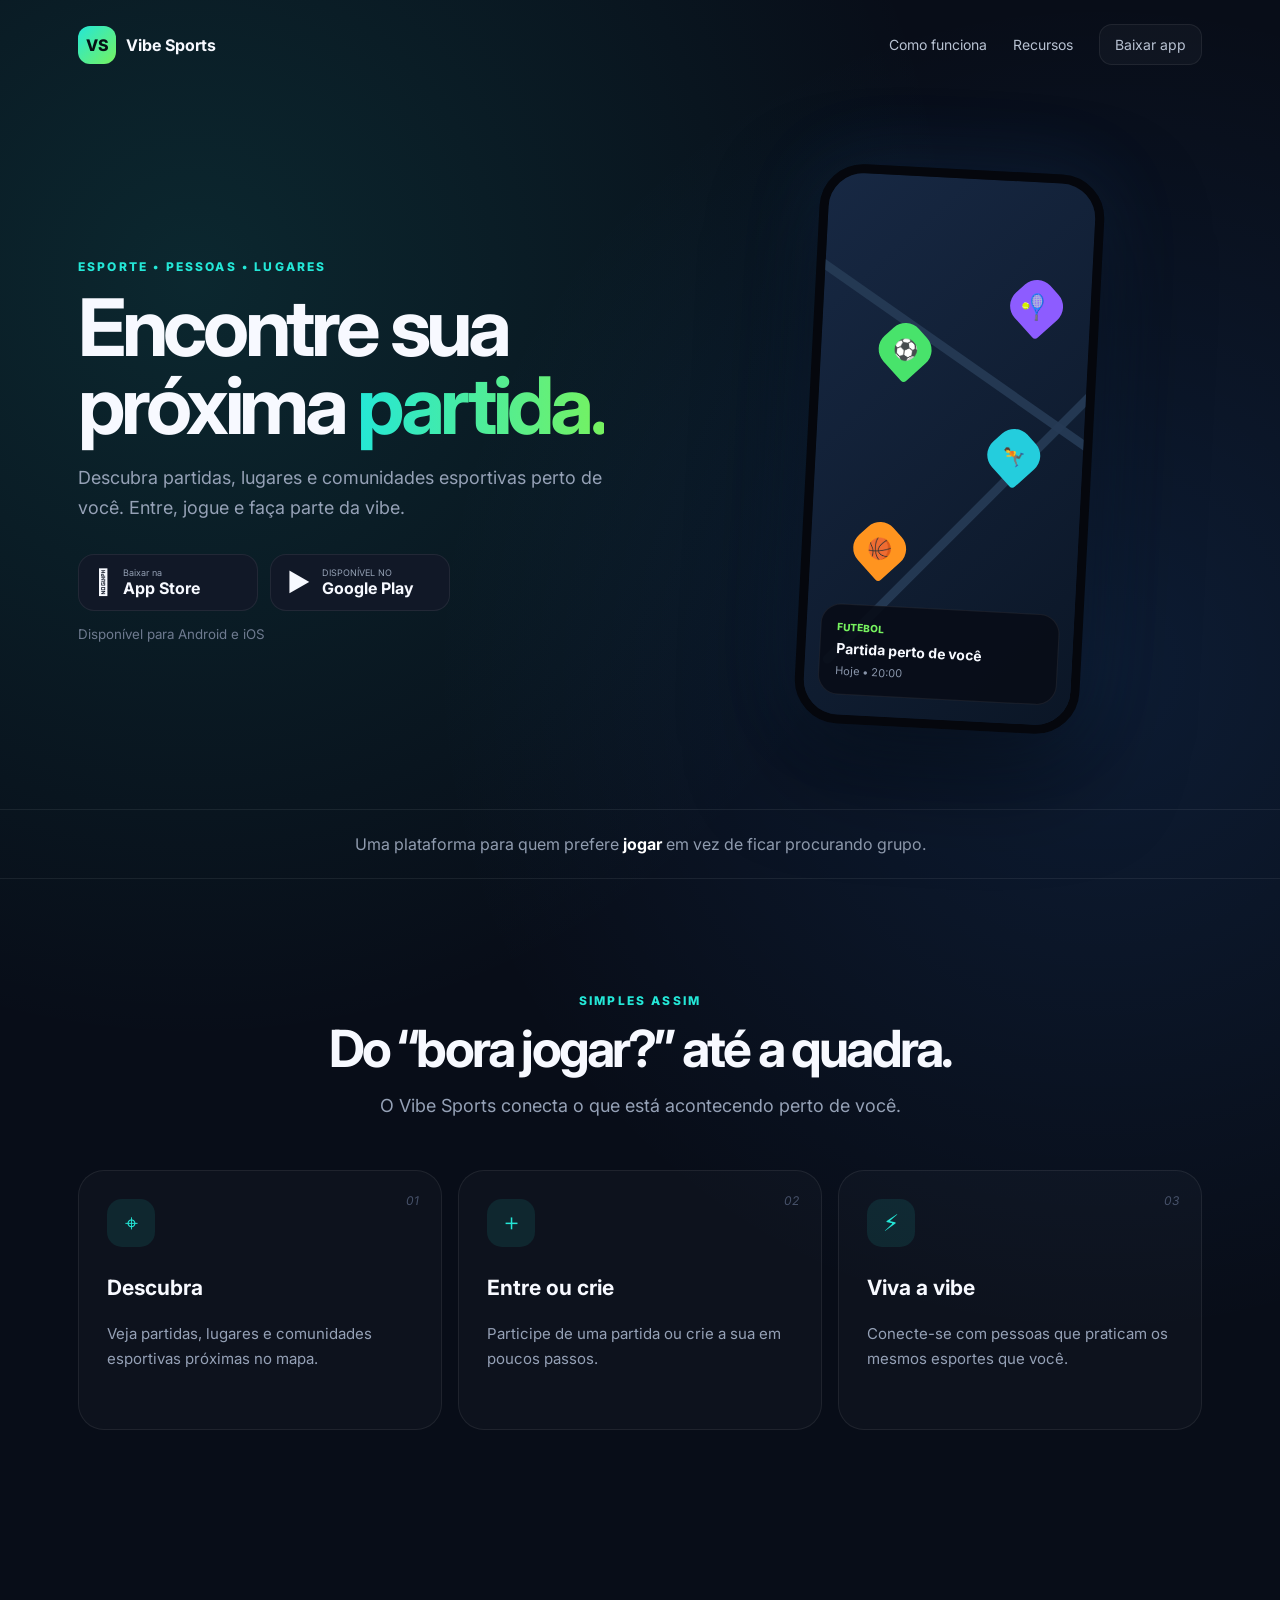
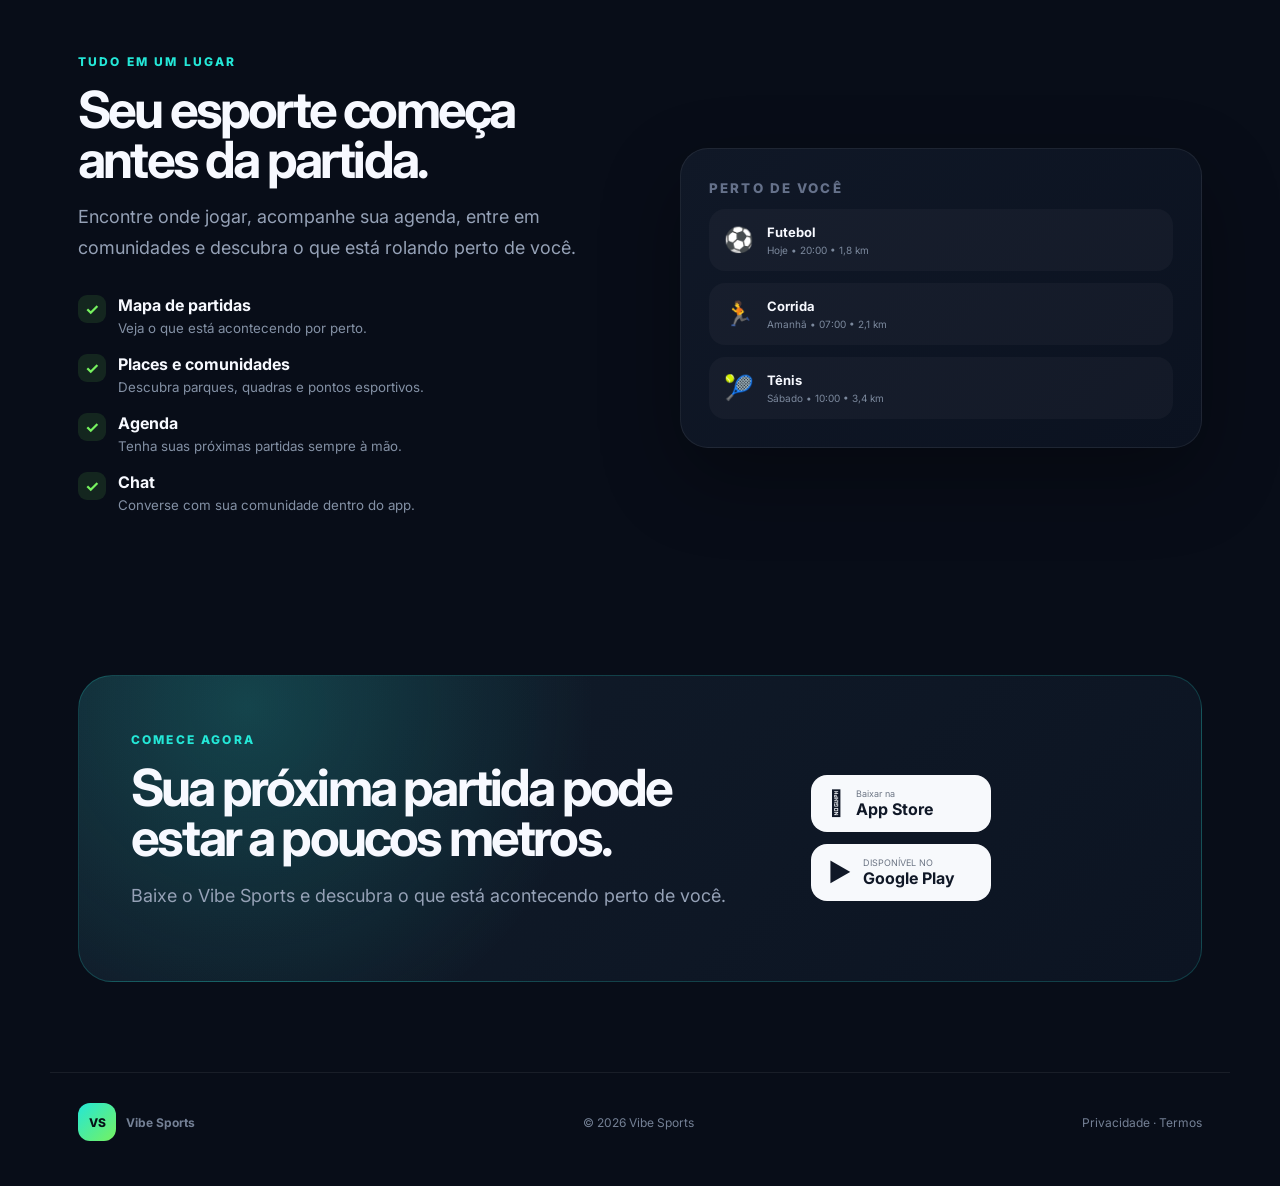
==== index.html @ 2dd4d0f4 "commit initial" ====
<!doctype html>
<html lang="pt-BR">
<head>
  <meta charset="utf-8">
  <meta name="viewport" content="width=device-width, initial-scale=1">
  <meta name="theme-color" content="#0B1020">
  <meta name="description" content="Vibe Sports — encontre pessoas, partidas e lugares para praticar esportes perto de você.">
  <title>Vibe Sports — Encontre sua próxima partida</title>
  <link rel="preconnect" href="https://fonts.googleapis.com">
  <link rel="preconnect" href="https://fonts.gstatic.com" crossorigin>
  <link href="https://fonts.googleapis.com/css2?family=Inter:wght@400;500;600;700;800&display=swap" rel="stylesheet">
  <link rel="stylesheet" href="/styles.css">
</head>
<body>
<header class="header">
  <a class="brand" href="/"><span class="mark">VS</span><strong>Vibe Sports</strong></a>
  <nav><a href="#como">Como funciona</a><a href="#recursos">Recursos</a><a class="cta-sm" href="#download">Baixar app</a></nav>
</header>

<main>
<section class="hero">
  <div>
    <span class="eyebrow">ESPORTE • PESSOAS • LUGARES</span>
    <h1>Encontre sua próxima <span>partida.</span></h1>
    <p>Descubra partidas, lugares e comunidades esportivas perto de você. Entre, jogue e faça parte da vibe.</p>
    <div class="stores" id="download">
      <a class="store" data-store="ios" href="#"><b></b><span><small>Baixar na</small><strong>App Store</strong></span></a>
      <a class="store" data-store="android" href="#"><b>▶</b><span><small>DISPONÍVEL NO</small><strong>Google Play</strong></span></a>
    </div>
    <small class="muted">Disponível para Android e iOS</small>
  </div>

  <div class="visual">
    <div class="phone">
      <div class="screen">
        <span class="pin p1">⚽</span>
        <span class="pin p2">🏃</span>
        <span class="pin p3">🏀</span>
        <span class="pin p4">🎾</span>
        <div class="match-card"><small>FUTEBOL</small><strong>Partida perto de você</strong><span>Hoje • 20:00</span></div>
      </div>
    </div>
  </div>
</section>

<section class="band">Uma plataforma para quem prefere <strong>jogar</strong> em vez de ficar procurando grupo.</section>

<section class="section" id="como">
  <div class="head"><span class="eyebrow">SIMPLES ASSIM</span><h2>Do “bora jogar?” até a quadra.</h2><p>O Vibe Sports conecta o que está acontecendo perto de você.</p></div>
  <div class="grid3">
    <article><i>01</i><div class="icon">⌖</div><h3>Descubra</h3><p>Veja partidas, lugares e comunidades esportivas próximas no mapa.</p></article>
    <article><i>02</i><div class="icon">＋</div><h3>Entre ou crie</h3><p>Participe de uma partida ou crie a sua em poucos passos.</p></article>
    <article><i>03</i><div class="icon">⚡</div><h3>Viva a vibe</h3><p>Conecte-se com pessoas que praticam os mesmos esportes que você.</p></article>
  </div>
</section>

<section class="section two" id="recursos">
  <div>
    <span class="eyebrow">TUDO EM UM LUGAR</span>
    <h2>Seu esporte começa antes da partida.</h2>
    <p>Encontre onde jogar, acompanhe sua agenda, entre em comunidades e descubra o que está rolando perto de você.</p>
    <ul>
      <li><b>✓</b><span><strong>Mapa de partidas</strong><small>Veja o que está acontecendo por perto.</small></span></li>
      <li><b>✓</b><span><strong>Places e comunidades</strong><small>Descubra parques, quadras e pontos esportivos.</small></span></li>
      <li><b>✓</b><span><strong>Agenda</strong><small>Tenha suas próximas partidas sempre à mão.</small></span></li>
      <li><b>✓</b><span><strong>Chat</strong><small>Converse com sua comunidade dentro do app.</small></span></li>
    </ul>
  </div>
  <div class="panel">
    <small>PERTO DE VOCÊ</small>
    <div class="activity">⚽ <span><strong>Futebol</strong><small>Hoje • 20:00 • 1,8 km</small></span></div>
    <div class="activity">🏃 <span><strong>Corrida</strong><small>Amanhã • 07:00 • 2,1 km</small></span></div>
    <div class="activity">🎾 <span><strong>Tênis</strong><small>Sábado • 10:00 • 3,4 km</small></span></div>
  </div>
</section>

<section class="download">
  <div><span class="eyebrow">COMECE AGORA</span><h2>Sua próxima partida pode estar a poucos metros.</h2><p>Baixe o Vibe Sports e descubra o que está acontecendo perto de você.</p></div>
  <div class="stores">
    <a class="store light" data-store="ios" href="#"><b></b><span><small>Baixar na</small><strong>App Store</strong></span></a>
    <a class="store light" data-store="android" href="#"><b>▶</b><span><small>DISPONÍVEL NO</small><strong>Google Play</strong></span></a>
  </div>
</section>
</main>

<footer>
  <a class="brand" href="/"><span class="mark">VS</span><strong>Vibe Sports</strong></a>
  <span>© <span id="year"></span> Vibe Sports</span>
  <div><a href="/privacy/">Privacidade</a> · <a href="/terms/">Termos</a></div>
</footer>

<script src="/app.js"></script>
</body>
</html>
---- styles.css ----
:root{--bg:#080d18;--card:#111827;--text:#f7f9ff;--muted:#95a1b6;--line:#ffffff12;--cyan:#24e7d7;--green:#76f25f}
*{box-sizing:border-box}html{scroll-behavior:smooth}body{margin:0;font-family:Inter,system-ui,sans-serif;color:var(--text);background:radial-gradient(circle at 15% 10%,#24e7d71f,transparent 28%),radial-gradient(circle at 86% 24%,#348dff1f,transparent 28%),var(--bg)}a{text-decoration:none;color:inherit}
.header,.hero,.section,footer{max-width:1180px;margin:auto}.header{display:flex;justify-content:space-between;align-items:center;padding:24px 28px}.brand{display:flex;align-items:center;gap:10px}.mark{width:38px;height:38px;border-radius:12px;display:grid;place-items:center;background:linear-gradient(135deg,var(--cyan),var(--green));color:#061115;font-weight:800}.header nav{display:flex;gap:26px;align-items:center;color:#b8c2d2;font-size:14px}.cta-sm{padding:11px 15px;border:1px solid var(--line);border-radius:13px;background:#ffffff08}
.hero{min-height:690px;padding:80px 28px;display:grid;grid-template-columns:1.05fr .95fr;gap:60px;align-items:center}.eyebrow{font-size:12px;letter-spacing:.18em;color:var(--cyan);font-weight:800}.hero h1,.section h2,.download h2{letter-spacing:-.055em;line-height:.98}.hero h1{font-size:clamp(52px,6.2vw,86px);margin:14px 0 18px}.hero h1 span{background:linear-gradient(90deg,var(--cyan),var(--green));-webkit-background-clip:text;color:transparent}.hero p,.section p,.download p{color:var(--muted);line-height:1.7;font-size:18px}.stores{display:flex;gap:12px;flex-wrap:wrap;margin:30px 0 12px}.store{display:flex;gap:12px;align-items:center;min-width:180px;padding:12px 16px;background:#111827;border:1px solid var(--line);border-radius:16px}.store b{font-size:25px}.store small,.store strong{display:block}.store small{font-size:9px;color:#94a0b4}.store strong{font-size:16px}.muted{color:#6f7b90}
.visual{display:grid;place-items:center}.phone{width:285px;height:560px;border:9px solid #05070d;border-radius:44px;overflow:hidden;box-shadow:0 40px 100px #0008,0 0 80px #348dff22;transform:rotate(3deg)}.screen{height:100%;position:relative;background:linear-gradient(135deg,#172843,#0b1626)}.screen:before,.screen:after{content:"";position:absolute;height:9px;width:420px;background:#263b56;border-radius:30px;opacity:.9}.screen:before{transform:rotate(32deg);top:170px;left:-80px}.screen:after{transform:rotate(-48deg);top:330px;left:-50px}.pin{position:absolute;width:48px;height:48px;display:grid;place-items:center;border-radius:18px 18px 18px 4px;transform:rotate(-45deg);font-size:20px;z-index:2}.p1{top:150px;left:60px;background:#48e36b}.p2{top:250px;right:45px;background:#24cddd}.p3{top:350px;left:45px;background:#ff941f}.p4{top:100px;right:30px;background:#8d5cff}.match-card{position:absolute;bottom:20px;left:14px;right:14px;background:#080d18e8;border:1px solid var(--line);border-radius:20px;padding:16px;z-index:3}.match-card *{display:block}.match-card small{color:var(--green);font-weight:800;font-size:10px}.match-card strong{margin:7px 0;font-size:14px}.match-card span{color:#8995aa;font-size:11px}
.band{text-align:center;padding:24px;border-block:1px solid var(--line);color:#909caf}.band strong{color:#fff}.section{padding:110px 28px}.head{text-align:center;max-width:760px;margin:0 auto 48px}.section h2,.download h2{font-size:clamp(38px,4vw,58px);margin:14px 0 18px}.grid3{display:grid;grid-template-columns:repeat(3,1fr);gap:16px}.grid3 article{position:relative;padding:28px;border:1px solid var(--line);border-radius:26px;background:#ffffff06;min-height:260px}.grid3 i{position:absolute;right:22px;top:22px;color:#465169;font-size:12px}.icon{width:48px;height:48px;border-radius:15px;display:grid;place-items:center;background:#24e7d719;color:var(--cyan);font-size:23px}.grid3 h3{font-size:21px;margin-top:28px}.grid3 p{font-size:15px}
.two{display:grid;grid-template-columns:1fr 1fr;gap:80px;align-items:center}.two ul{list-style:none;padding:0;margin:32px 0;display:grid;gap:18px}.two li{display:flex;gap:12px}.two li>b{width:28px;height:28px;border-radius:9px;display:grid;place-items:center;background:#76f25f1c;color:var(--green)}.two li span strong,.two li span small{display:block}.two li span small{color:#8390a4;margin-top:5px}.panel{border:1px solid var(--line);border-radius:28px;padding:28px;background:linear-gradient(135deg,#101827,#0b1220);box-shadow:0 30px 80px #0005}.panel>small{color:#65718a;letter-spacing:.16em;font-weight:800}.activity{display:flex;gap:13px;align-items:center;padding:15px;border-radius:16px;background:#ffffff08;margin-top:12px;font-size:24px}.activity span strong,.activity span small{display:block}.activity span strong{font-size:13px}.activity span small{font-size:10px;color:#7c899d;margin-top:4px}
.download{max-width:1124px;margin:20px auto 90px;padding:52px;border:1px solid #24e7d733;border-radius:34px;background:radial-gradient(circle at 15% 10%,#24e7d733,transparent 35%),linear-gradient(135deg,#111c2a,#0c1422);display:flex;justify-content:space-between;align-items:center;gap:40px}.download>div:first-child{max-width:640px}.light{background:#f7f9fc;color:#101827}.light small{color:#6c7584}
footer{padding:30px 28px 45px;border-top:1px solid var(--line);display:flex;justify-content:space-between;align-items:center;color:#748095;font-size:12px}
@media(max-width:900px){.header nav a:not(.cta-sm){display:none}.hero,.two{grid-template-columns:1fr}.hero{text-align:center;padding-top:45px}.stores{justify-content:center}.grid3{grid-template-columns:1fr}.download{margin:20px 20px 70px;flex-direction:column;text-align:center}.section{padding-top:80px;padding-bottom:80px}footer{flex-direction:column;gap:18px}}@media(max-width:560px){.header{padding:18px}.hero,.section{padding-left:20px;padding-right:20px}.hero h1{font-size:52px}.phone{width:250px;height:500px}.download{padding:30px 22px}}
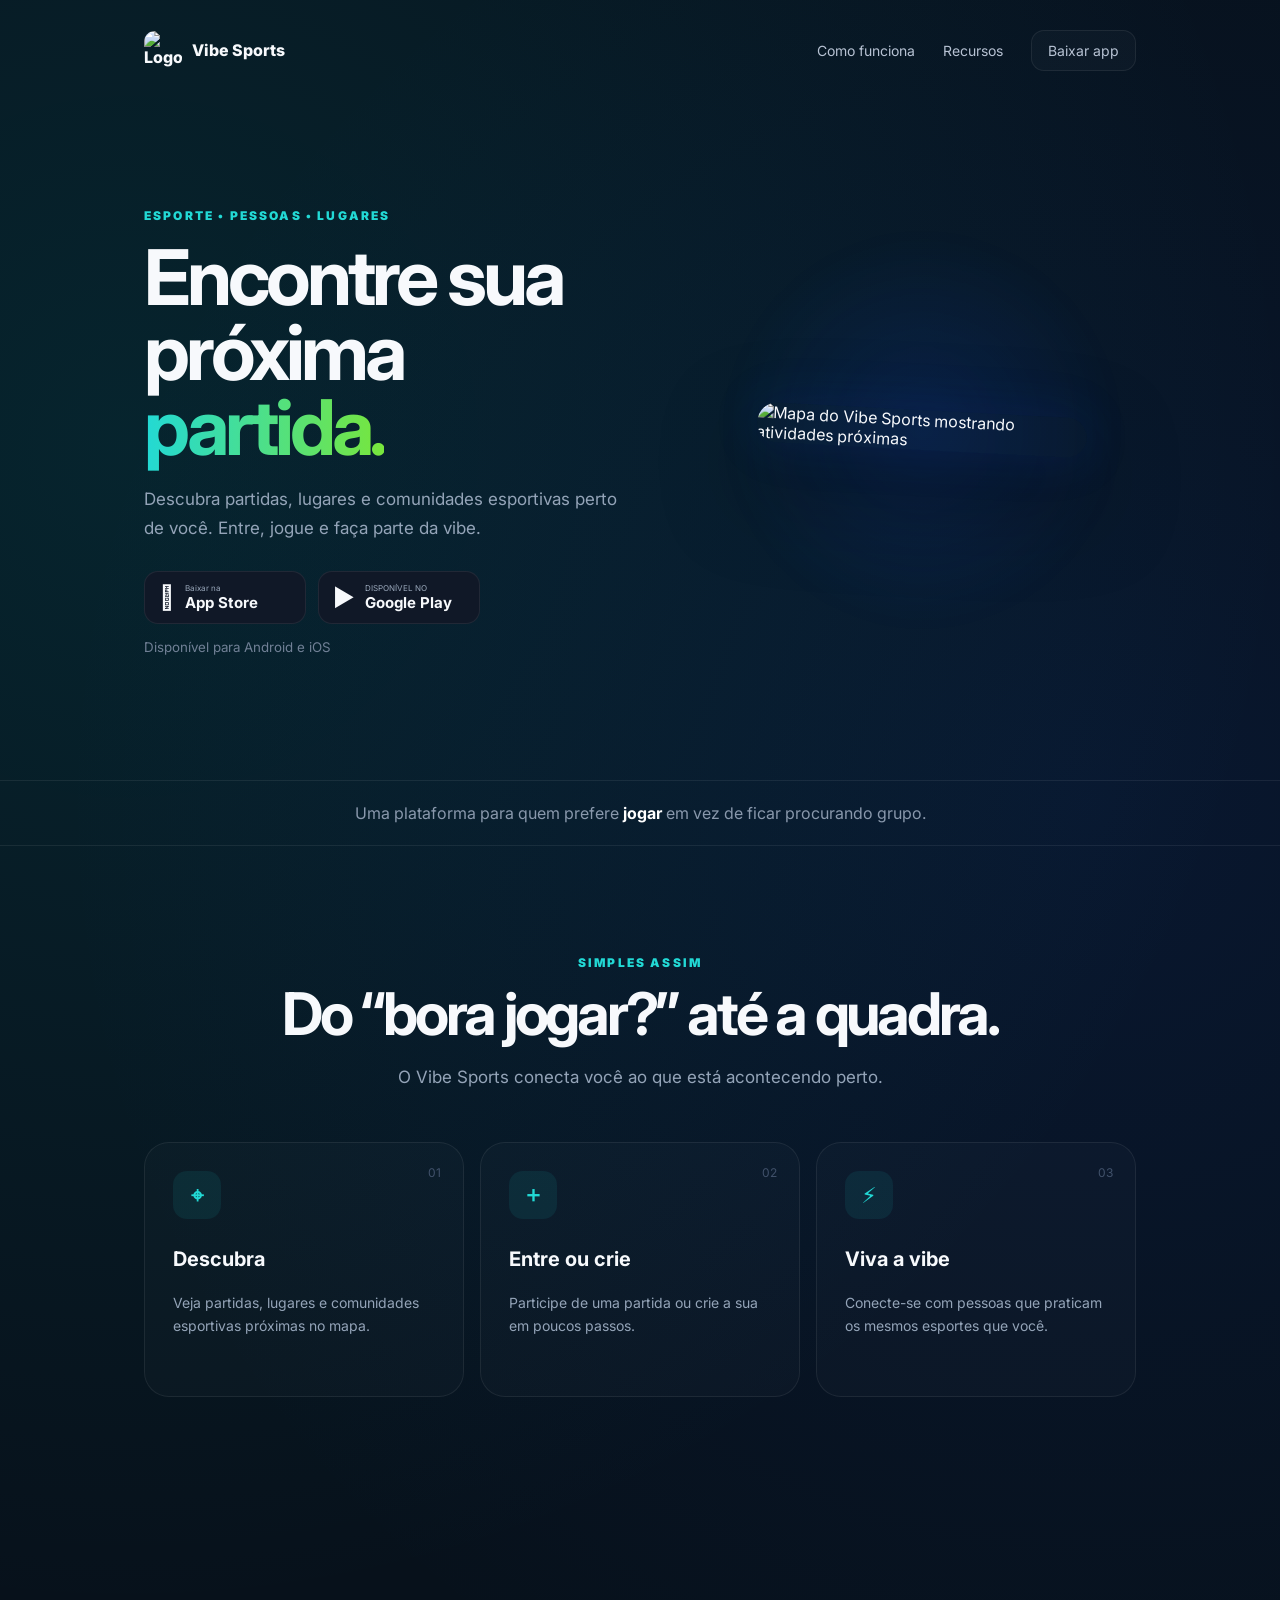
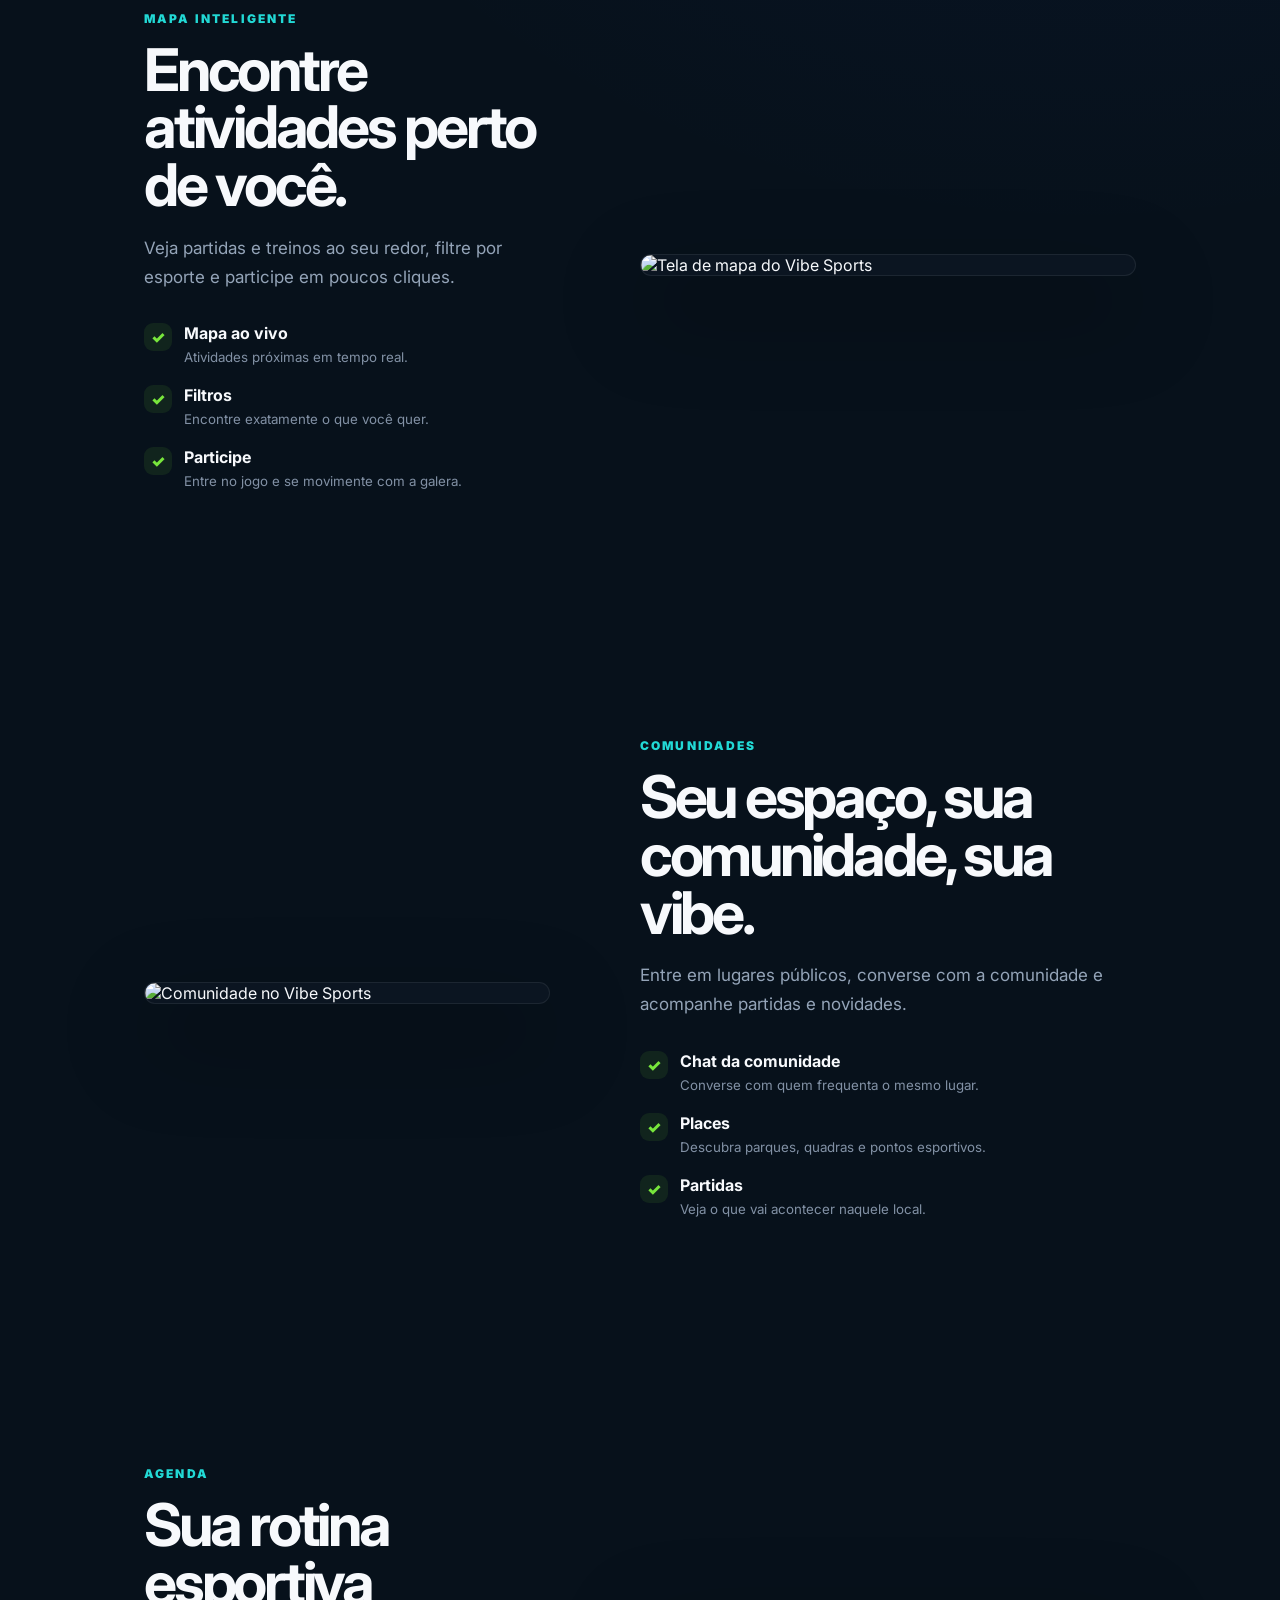
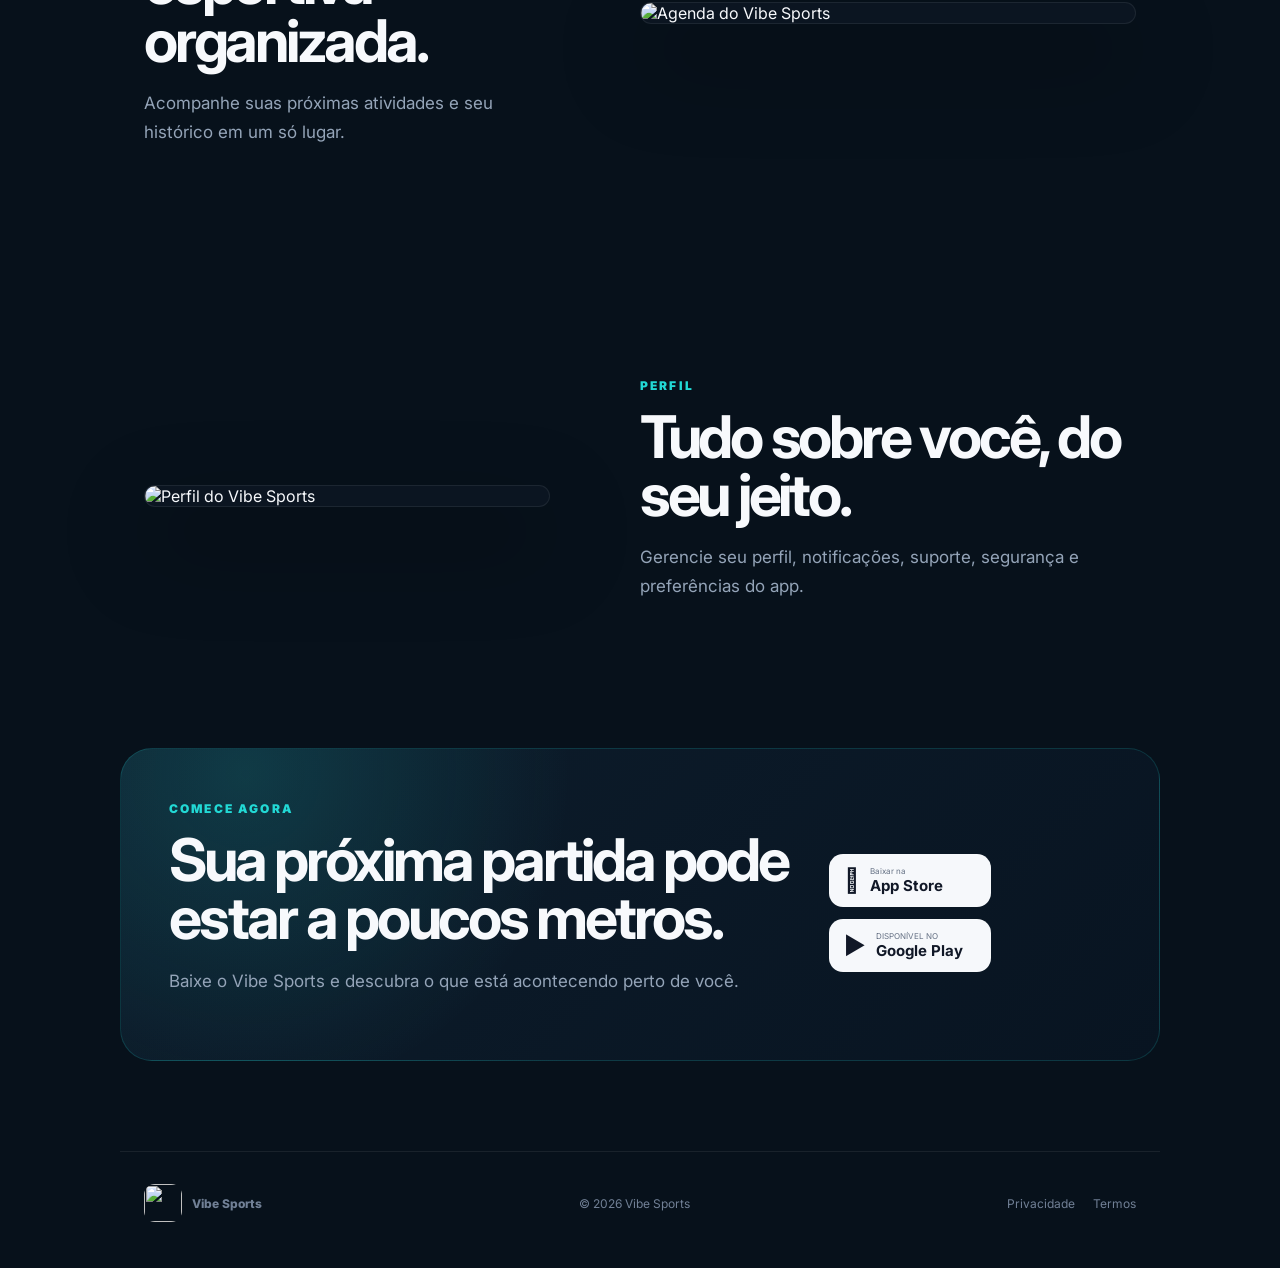
==== commit ece074f7: "att" ====
--- a/index.html
+++ b/index.html
@@ -1,94 +1,11 @@
-<!doctype html>
-<html lang="pt-BR">
-<head>
-  <meta charset="utf-8">
-  <meta name="viewport" content="width=device-width, initial-scale=1">
-  <meta name="theme-color" content="#0B1020">
-  <meta name="description" content="Vibe Sports — encontre pessoas, partidas e lugares para praticar esportes perto de você.">
-  <title>Vibe Sports — Encontre sua próxima partida</title>
-  <link rel="preconnect" href="https://fonts.googleapis.com">
-  <link rel="preconnect" href="https://fonts.gstatic.com" crossorigin>
-  <link href="https://fonts.googleapis.com/css2?family=Inter:wght@400;500;600;700;800&display=swap" rel="stylesheet">
-  <link rel="stylesheet" href="/styles.css">
-</head>
-<body>
-<header class="header">
-  <a class="brand" href="/"><span class="mark">VS</span><strong>Vibe Sports</strong></a>
-  <nav><a href="#como">Como funciona</a><a href="#recursos">Recursos</a><a class="cta-sm" href="#download">Baixar app</a></nav>
-</header>
-
-<main>
-<section class="hero">
-  <div>
-    <span class="eyebrow">ESPORTE • PESSOAS • LUGARES</span>
-    <h1>Encontre sua próxima <span>partida.</span></h1>
-    <p>Descubra partidas, lugares e comunidades esportivas perto de você. Entre, jogue e faça parte da vibe.</p>
-    <div class="stores" id="download">
-      <a class="store" data-store="ios" href="#"><b></b><span><small>Baixar na</small><strong>App Store</strong></span></a>
-      <a class="store" data-store="android" href="#"><b>▶</b><span><small>DISPONÍVEL NO</small><strong>Google Play</strong></span></a>
-    </div>
-    <small class="muted">Disponível para Android e iOS</small>
-  </div>
-
-  <div class="visual">
-    <div class="phone">
-      <div class="screen">
-        <span class="pin p1">⚽</span>
-        <span class="pin p2">🏃</span>
-        <span class="pin p3">🏀</span>
-        <span class="pin p4">🎾</span>
-        <div class="match-card"><small>FUTEBOL</small><strong>Partida perto de você</strong><span>Hoje • 20:00</span></div>
-      </div>
-    </div>
-  </div>
-</section>
-
+<!doctype html><html lang="pt-BR"><head><meta charset="utf-8"><meta name="viewport" content="width=device-width,initial-scale=1"><meta name="theme-color" content="#08121a"><meta name="description" content="Vibe Sports — encontre partidas, lugares e comunidades esportivas perto de você."><title>Vibe Sports — Encontre sua próxima partida</title><link rel="preconnect" href="https://fonts.googleapis.com"><link rel="preconnect" href="https://fonts.gstatic.com" crossorigin><link href="https://fonts.googleapis.com/css2?family=Inter:wght@400;500;600;700;800;900&display=swap" rel="stylesheet"><link rel="stylesheet" href="/styles.css"></head><body>
+<header class="header"><a class="brand" href="/"><img src="/assets/vibe-logo.webp" alt="Logo Vibe Sports"><span>Vibe Sports</span></a><nav><a href="#como">Como funciona</a><a href="#recursos">Recursos</a><a href="#download" class="nav-btn">Baixar app</a></nav></header>
+<main><section class="hero"><div class="hero-copy"><span class="eyebrow">ESPORTE • PESSOAS • LUGARES</span><h1>Encontre sua próxima <em>partida.</em></h1><p>Descubra partidas, lugares e comunidades esportivas perto de você. Entre, jogue e faça parte da vibe.</p><div class="stores" id="download"><a class="store" data-store="ios" href="#"><span class="store-icon"></span><span><small>Baixar na</small><strong>App Store</strong></span></a><a class="store" data-store="android" href="#"><span class="play">▶</span><span><small>DISPONÍVEL NO</small><strong>Google Play</strong></span></a></div><small class="availability">Disponível para Android e iOS</small></div><div class="hero-media"><div class="glow"></div><div class="phone-shot"><img src="/assets/map.webp" alt="Mapa do Vibe Sports mostrando atividades próximas"></div></div></section>
 <section class="band">Uma plataforma para quem prefere <strong>jogar</strong> em vez de ficar procurando grupo.</section>
-
-<section class="section" id="como">
-  <div class="head"><span class="eyebrow">SIMPLES ASSIM</span><h2>Do “bora jogar?” até a quadra.</h2><p>O Vibe Sports conecta o que está acontecendo perto de você.</p></div>
-  <div class="grid3">
-    <article><i>01</i><div class="icon">⌖</div><h3>Descubra</h3><p>Veja partidas, lugares e comunidades esportivas próximas no mapa.</p></article>
-    <article><i>02</i><div class="icon">＋</div><h3>Entre ou crie</h3><p>Participe de uma partida ou crie a sua em poucos passos.</p></article>
-    <article><i>03</i><div class="icon">⚡</div><h3>Viva a vibe</h3><p>Conecte-se com pessoas que praticam os mesmos esportes que você.</p></article>
-  </div>
-</section>
-
-<section class="section two" id="recursos">
-  <div>
-    <span class="eyebrow">TUDO EM UM LUGAR</span>
-    <h2>Seu esporte começa antes da partida.</h2>
-    <p>Encontre onde jogar, acompanhe sua agenda, entre em comunidades e descubra o que está rolando perto de você.</p>
-    <ul>
-      <li><b>✓</b><span><strong>Mapa de partidas</strong><small>Veja o que está acontecendo por perto.</small></span></li>
-      <li><b>✓</b><span><strong>Places e comunidades</strong><small>Descubra parques, quadras e pontos esportivos.</small></span></li>
-      <li><b>✓</b><span><strong>Agenda</strong><small>Tenha suas próximas partidas sempre à mão.</small></span></li>
-      <li><b>✓</b><span><strong>Chat</strong><small>Converse com sua comunidade dentro do app.</small></span></li>
-    </ul>
-  </div>
-  <div class="panel">
-    <small>PERTO DE VOCÊ</small>
-    <div class="activity">⚽ <span><strong>Futebol</strong><small>Hoje • 20:00 • 1,8 km</small></span></div>
-    <div class="activity">🏃 <span><strong>Corrida</strong><small>Amanhã • 07:00 • 2,1 km</small></span></div>
-    <div class="activity">🎾 <span><strong>Tênis</strong><small>Sábado • 10:00 • 3,4 km</small></span></div>
-  </div>
-</section>
-
-<section class="download">
-  <div><span class="eyebrow">COMECE AGORA</span><h2>Sua próxima partida pode estar a poucos metros.</h2><p>Baixe o Vibe Sports e descubra o que está acontecendo perto de você.</p></div>
-  <div class="stores">
-    <a class="store light" data-store="ios" href="#"><b></b><span><small>Baixar na</small><strong>App Store</strong></span></a>
-    <a class="store light" data-store="android" href="#"><b>▶</b><span><small>DISPONÍVEL NO</small><strong>Google Play</strong></span></a>
-  </div>
-</section>
-</main>
-
-<footer>
-  <a class="brand" href="/"><span class="mark">VS</span><strong>Vibe Sports</strong></a>
-  <span>© <span id="year"></span> Vibe Sports</span>
-  <div><a href="/privacy/">Privacidade</a> · <a href="/terms/">Termos</a></div>
-</footer>
-
-<script src="/app.js"></script>
-</body>
-</html>+<section class="section" id="como"><div class="section-head"><span class="eyebrow">SIMPLES ASSIM</span><h2>Do “bora jogar?” até a quadra.</h2><p>O Vibe Sports conecta você ao que está acontecendo perto.</p></div><div class="steps"><article><span>01</span><b>⌖</b><h3>Descubra</h3><p>Veja partidas, lugares e comunidades esportivas próximas no mapa.</p></article><article><span>02</span><b>＋</b><h3>Entre ou crie</h3><p>Participe de uma partida ou crie a sua em poucos passos.</p></article><article><span>03</span><b>⚡</b><h3>Viva a vibe</h3><p>Conecte-se com pessoas que praticam os mesmos esportes que você.</p></article></div></section>
+<section class="feature section" id="recursos"><div class="feature-copy"><span class="eyebrow">MAPA INTELIGENTE</span><h2>Encontre atividades perto de você.</h2><p>Veja partidas e treinos ao seu redor, filtre por esporte e participe em poucos cliques.</p><ul><li><i>✓</i><span><strong>Mapa ao vivo</strong><small>Atividades próximas em tempo real.</small></span></li><li><i>✓</i><span><strong>Filtros</strong><small>Encontre exatamente o que você quer.</small></span></li><li><i>✓</i><span><strong>Participe</strong><small>Entre no jogo e se movimente com a galera.</small></span></li></ul></div><div class="showcase"><img src="/assets/map.webp" alt="Tela de mapa do Vibe Sports"></div></section>
+<section class="feature section reverse"><div class="feature-copy"><span class="eyebrow">COMUNIDADES</span><h2>Seu espaço, sua comunidade, sua vibe.</h2><p>Entre em lugares públicos, converse com a comunidade e acompanhe partidas e novidades.</p><ul><li><i>✓</i><span><strong>Chat da comunidade</strong><small>Converse com quem frequenta o mesmo lugar.</small></span></li><li><i>✓</i><span><strong>Places</strong><small>Descubra parques, quadras e pontos esportivos.</small></span></li><li><i>✓</i><span><strong>Partidas</strong><small>Veja o que vai acontecer naquele local.</small></span></li></ul></div><div class="showcase"><img src="/assets/community.webp" alt="Comunidade no Vibe Sports"></div></section>
+<section class="feature section"><div class="feature-copy"><span class="eyebrow">AGENDA</span><h2>Sua rotina esportiva organizada.</h2><p>Acompanhe suas próximas atividades e seu histórico em um só lugar.</p></div><div class="showcase"><img src="/assets/agenda.webp" alt="Agenda do Vibe Sports"></div></section>
+<section class="feature section reverse"><div class="feature-copy"><span class="eyebrow">PERFIL</span><h2>Tudo sobre você, do seu jeito.</h2><p>Gerencie seu perfil, notificações, suporte, segurança e preferências do app.</p></div><div class="showcase"><img src="/assets/profile.webp" alt="Perfil do Vibe Sports"></div></section>
+<section class="download"><div><span class="eyebrow">COMECE AGORA</span><h2>Sua próxima partida pode estar a poucos metros.</h2><p>Baixe o Vibe Sports e descubra o que está acontecendo perto de você.</p></div><div class="stores"><a class="store light" data-store="ios" href="#"><span class="store-icon"></span><span><small>Baixar na</small><strong>App Store</strong></span></a><a class="store light" data-store="android" href="#"><span class="play">▶</span><span><small>DISPONÍVEL NO</small><strong>Google Play</strong></span></a></div></section></main>
+<footer><a class="brand" href="/"><img src="/assets/vibe-logo.webp" alt=""><span>Vibe Sports</span></a><span>© <span id="year"></span> Vibe Sports</span><div><a href="/privacy/">Privacidade</a><a href="/terms/">Termos</a></div></footer><script src="/app.js"></script></body></html>
--- a/styles.css
+++ b/styles.css
@@ -1,11 +1 @@
-
-:root{--bg:#080d18;--card:#111827;--text:#f7f9ff;--muted:#95a1b6;--line:#ffffff12;--cyan:#24e7d7;--green:#76f25f}
-*{box-sizing:border-box}html{scroll-behavior:smooth}body{margin:0;font-family:Inter,system-ui,sans-serif;color:var(--text);background:radial-gradient(circle at 15% 10%,#24e7d71f,transparent 28%),radial-gradient(circle at 86% 24%,#348dff1f,transparent 28%),var(--bg)}a{text-decoration:none;color:inherit}
-.header,.hero,.section,footer{max-width:1180px;margin:auto}.header{display:flex;justify-content:space-between;align-items:center;padding:24px 28px}.brand{display:flex;align-items:center;gap:10px}.mark{width:38px;height:38px;border-radius:12px;display:grid;place-items:center;background:linear-gradient(135deg,var(--cyan),var(--green));color:#061115;font-weight:800}.header nav{display:flex;gap:26px;align-items:center;color:#b8c2d2;font-size:14px}.cta-sm{padding:11px 15px;border:1px solid var(--line);border-radius:13px;background:#ffffff08}
-.hero{min-height:690px;padding:80px 28px;display:grid;grid-template-columns:1.05fr .95fr;gap:60px;align-items:center}.eyebrow{font-size:12px;letter-spacing:.18em;color:var(--cyan);font-weight:800}.hero h1,.section h2,.download h2{letter-spacing:-.055em;line-height:.98}.hero h1{font-size:clamp(52px,6.2vw,86px);margin:14px 0 18px}.hero h1 span{background:linear-gradient(90deg,var(--cyan),var(--green));-webkit-background-clip:text;color:transparent}.hero p,.section p,.download p{color:var(--muted);line-height:1.7;font-size:18px}.stores{display:flex;gap:12px;flex-wrap:wrap;margin:30px 0 12px}.store{display:flex;gap:12px;align-items:center;min-width:180px;padding:12px 16px;background:#111827;border:1px solid var(--line);border-radius:16px}.store b{font-size:25px}.store small,.store strong{display:block}.store small{font-size:9px;color:#94a0b4}.store strong{font-size:16px}.muted{color:#6f7b90}
-.visual{display:grid;place-items:center}.phone{width:285px;height:560px;border:9px solid #05070d;border-radius:44px;overflow:hidden;box-shadow:0 40px 100px #0008,0 0 80px #348dff22;transform:rotate(3deg)}.screen{height:100%;position:relative;background:linear-gradient(135deg,#172843,#0b1626)}.screen:before,.screen:after{content:"";position:absolute;height:9px;width:420px;background:#263b56;border-radius:30px;opacity:.9}.screen:before{transform:rotate(32deg);top:170px;left:-80px}.screen:after{transform:rotate(-48deg);top:330px;left:-50px}.pin{position:absolute;width:48px;height:48px;display:grid;place-items:center;border-radius:18px 18px 18px 4px;transform:rotate(-45deg);font-size:20px;z-index:2}.p1{top:150px;left:60px;background:#48e36b}.p2{top:250px;right:45px;background:#24cddd}.p3{top:350px;left:45px;background:#ff941f}.p4{top:100px;right:30px;background:#8d5cff}.match-card{position:absolute;bottom:20px;left:14px;right:14px;background:#080d18e8;border:1px solid var(--line);border-radius:20px;padding:16px;z-index:3}.match-card *{display:block}.match-card small{color:var(--green);font-weight:800;font-size:10px}.match-card strong{margin:7px 0;font-size:14px}.match-card span{color:#8995aa;font-size:11px}
-.band{text-align:center;padding:24px;border-block:1px solid var(--line);color:#909caf}.band strong{color:#fff}.section{padding:110px 28px}.head{text-align:center;max-width:760px;margin:0 auto 48px}.section h2,.download h2{font-size:clamp(38px,4vw,58px);margin:14px 0 18px}.grid3{display:grid;grid-template-columns:repeat(3,1fr);gap:16px}.grid3 article{position:relative;padding:28px;border:1px solid var(--line);border-radius:26px;background:#ffffff06;min-height:260px}.grid3 i{position:absolute;right:22px;top:22px;color:#465169;font-size:12px}.icon{width:48px;height:48px;border-radius:15px;display:grid;place-items:center;background:#24e7d719;color:var(--cyan);font-size:23px}.grid3 h3{font-size:21px;margin-top:28px}.grid3 p{font-size:15px}
-.two{display:grid;grid-template-columns:1fr 1fr;gap:80px;align-items:center}.two ul{list-style:none;padding:0;margin:32px 0;display:grid;gap:18px}.two li{display:flex;gap:12px}.two li>b{width:28px;height:28px;border-radius:9px;display:grid;place-items:center;background:#76f25f1c;color:var(--green)}.two li span strong,.two li span small{display:block}.two li span small{color:#8390a4;margin-top:5px}.panel{border:1px solid var(--line);border-radius:28px;padding:28px;background:linear-gradient(135deg,#101827,#0b1220);box-shadow:0 30px 80px #0005}.panel>small{color:#65718a;letter-spacing:.16em;font-weight:800}.activity{display:flex;gap:13px;align-items:center;padding:15px;border-radius:16px;background:#ffffff08;margin-top:12px;font-size:24px}.activity span strong,.activity span small{display:block}.activity span strong{font-size:13px}.activity span small{font-size:10px;color:#7c899d;margin-top:4px}
-.download{max-width:1124px;margin:20px auto 90px;padding:52px;border:1px solid #24e7d733;border-radius:34px;background:radial-gradient(circle at 15% 10%,#24e7d733,transparent 35%),linear-gradient(135deg,#111c2a,#0c1422);display:flex;justify-content:space-between;align-items:center;gap:40px}.download>div:first-child{max-width:640px}.light{background:#f7f9fc;color:#101827}.light small{color:#6c7584}
-footer{padding:30px 28px 45px;border-top:1px solid var(--line);display:flex;justify-content:space-between;align-items:center;color:#748095;font-size:12px}
-@media(max-width:900px){.header nav a:not(.cta-sm){display:none}.hero,.two{grid-template-columns:1fr}.hero{text-align:center;padding-top:45px}.stores{justify-content:center}.grid3{grid-template-columns:1fr}.download{margin:20px 20px 70px;flex-direction:column;text-align:center}.section{padding-top:80px;padding-bottom:80px}footer{flex-direction:column;gap:18px}}@media(max-width:560px){.header{padding:18px}.hero,.section{padding-left:20px;padding-right:20px}.hero h1{font-size:52px}.phone{width:250px;height:500px}.download{padding:30px 22px}}
+ :root{--bg:#07111b;--line:#ffffff12;--text:#f7f9fc;--muted:#94a4b8;--cyan:#22d9d5;--green:#78e63c}*{box-sizing:border-box}html{scroll-behavior:smooth}body{margin:0;background:radial-gradient(circle at 10% 10%,#00cfd51a,transparent 28%),radial-gradient(circle at 85% 18%,#174de41a,transparent 27%),var(--bg);color:var(--text);font-family:Inter,system-ui,sans-serif}a{color:inherit;text-decoration:none}.header,.hero,.section,footer{max-width:1040px;margin:auto}.header{height:100px;padding:0 24px;display:flex;align-items:center;justify-content:space-between}.brand{display:flex;align-items:center;gap:10px;font-weight:800}.brand img{width:38px;height:38px;border-radius:11px;object-fit:cover}.header nav{display:flex;gap:28px;align-items:center;color:#b7c2d3;font-size:14px}.nav-btn{border:1px solid var(--line);padding:11px 16px;border-radius:13px;background:#ffffff06}.hero{min-height:650px;padding:70px 24px 90px;display:grid;grid-template-columns:1.05fr .95fr;align-items:center;gap:90px}.eyebrow{font-size:12px;letter-spacing:.18em;color:var(--cyan);font-weight:900}.hero h1,.section h2,.download h2{letter-spacing:-.055em;line-height:.98}.hero h1{font-size:clamp(54px,6vw,86px);margin:16px 0 20px}.hero h1 em{font-style:normal;background:linear-gradient(90deg,var(--cyan),var(--green));-webkit-background-clip:text;color:transparent}.hero p,.section p,.download p{color:var(--muted);line-height:1.7;font-size:17px}.stores{display:flex;gap:12px;flex-wrap:wrap;margin:28px 0 12px}.store{min-width:162px;display:flex;align-items:center;gap:10px;padding:11px 14px;border:1px solid var(--line);border-radius:14px;background:#101827}.store span small,.store span strong{display:block}.store small{font-size:8px;color:#99a7ba}.store strong{font-size:15px}.store-icon,.play{font-size:24px}.availability{color:#718096}.hero-media{position:relative;display:grid;place-items:center;min-height:520px}.glow{position:absolute;width:410px;height:410px;border-radius:50%;background:radial-gradient(circle,#1255ff22,transparent 68%);filter:blur(10px)}.phone-shot{position:relative;width:330px;transform:rotate(3deg);border-radius:42px;overflow:hidden;box-shadow:0 40px 90px #0008,0 0 50px #174de426}.phone-shot img{display:block;width:100%;height:auto}.band{padding:22px;text-align:center;border-block:1px solid var(--line);color:#8998ac}.band strong{color:#fff}.section{padding:105px 24px}.section-head{text-align:center;max-width:720px;margin:0 auto 50px}.section h2,.download h2{font-size:clamp(38px,4.6vw,62px);margin:14px 0 20px}.steps{display:grid;grid-template-columns:repeat(3,1fr);gap:16px}.steps article{position:relative;padding:28px;border-radius:25px;background:#ffffff05;border:1px solid var(--line);min-height:255px}.steps article>span{position:absolute;right:22px;top:22px;color:#40516a;font-size:12px}.steps article>b{display:grid;place-items:center;width:48px;height:48px;border-radius:14px;background:#22d9d515;color:var(--cyan);font-size:22px}.steps h3{font-size:20px;margin-top:28px}.steps p{font-size:14px}.feature{display:grid;grid-template-columns:.9fr 1.1fr;gap:90px;align-items:center}.feature.reverse .feature-copy{order:2}.feature.reverse .showcase{order:1}.feature-copy ul{list-style:none;padding:0;margin:32px 0;display:grid;gap:17px}.feature-copy li{display:flex;gap:12px}.feature-copy li i{font-style:normal;flex:0 0 28px;width:28px;height:28px;border-radius:9px;display:grid;place-items:center;background:#78e63c17;color:var(--green);font-weight:900}.feature-copy li span strong,.feature-copy li span small{display:block}.feature-copy li span small{color:#8291a5;margin-top:5px;line-height:1.5}.showcase{border-radius:28px;overflow:hidden;border:1px solid var(--line);background:#0b1521;box-shadow:0 35px 90px #0007}.showcase img{display:block;width:100%;height:auto}.download{max-width:1040px;margin:25px auto 90px;padding:48px;border-radius:32px;border:1px solid #22d9d52b;background:radial-gradient(circle at 12% 8%,#22d9d529,transparent 34%),linear-gradient(135deg,#0d1d2c,#081421);display:flex;align-items:center;justify-content:space-between;gap:40px}.download>div:first-child{max-width:620px}.light{background:#f6f8fb;color:#111827}.light small{color:#657184}footer{padding:32px 24px 46px;border-top:1px solid var(--line);display:flex;justify-content:space-between;align-items:center;gap:18px;color:#718096;font-size:12px}footer>div{display:flex;gap:18px}@media(max-width:900px){.header nav a:not(.nav-btn){display:none}.hero,.feature{grid-template-columns:1fr}.hero{text-align:center;gap:35px;padding-top:45px}.stores{justify-content:center}.feature.reverse .feature-copy,.feature.reverse .showcase{order:initial}.steps{grid-template-columns:1fr}.download{margin:20px 20px 70px;flex-direction:column;text-align:center}.section{padding-top:75px;padding-bottom:75px}.showcase{max-width:620px;margin:auto}}@media(max-width:560px){.header{height:78px;padding:0 18px}.hero,.section{padding-left:20px;padding-right:20px}.hero h1{font-size:52px}.phone-shot{width:290px}.download{padding:30px 22px}footer{flex-direction:column;text-align:center}}
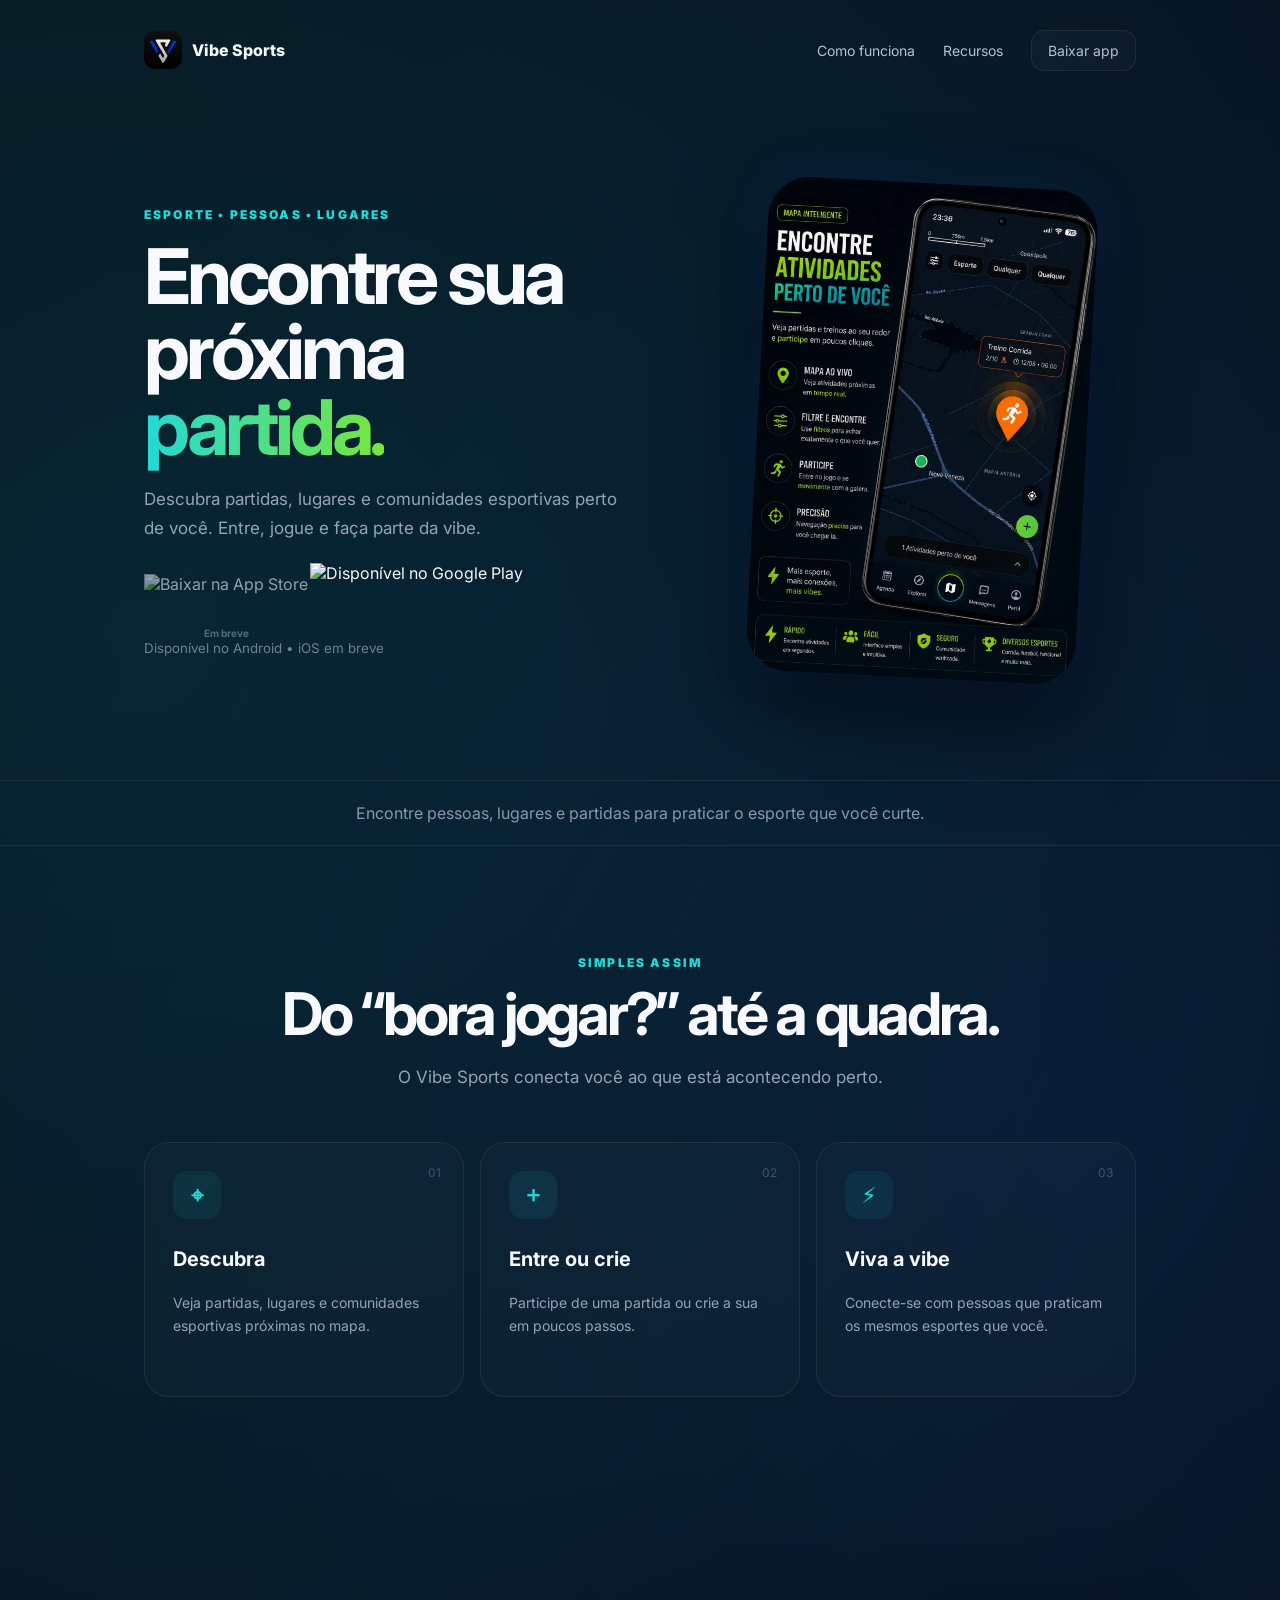
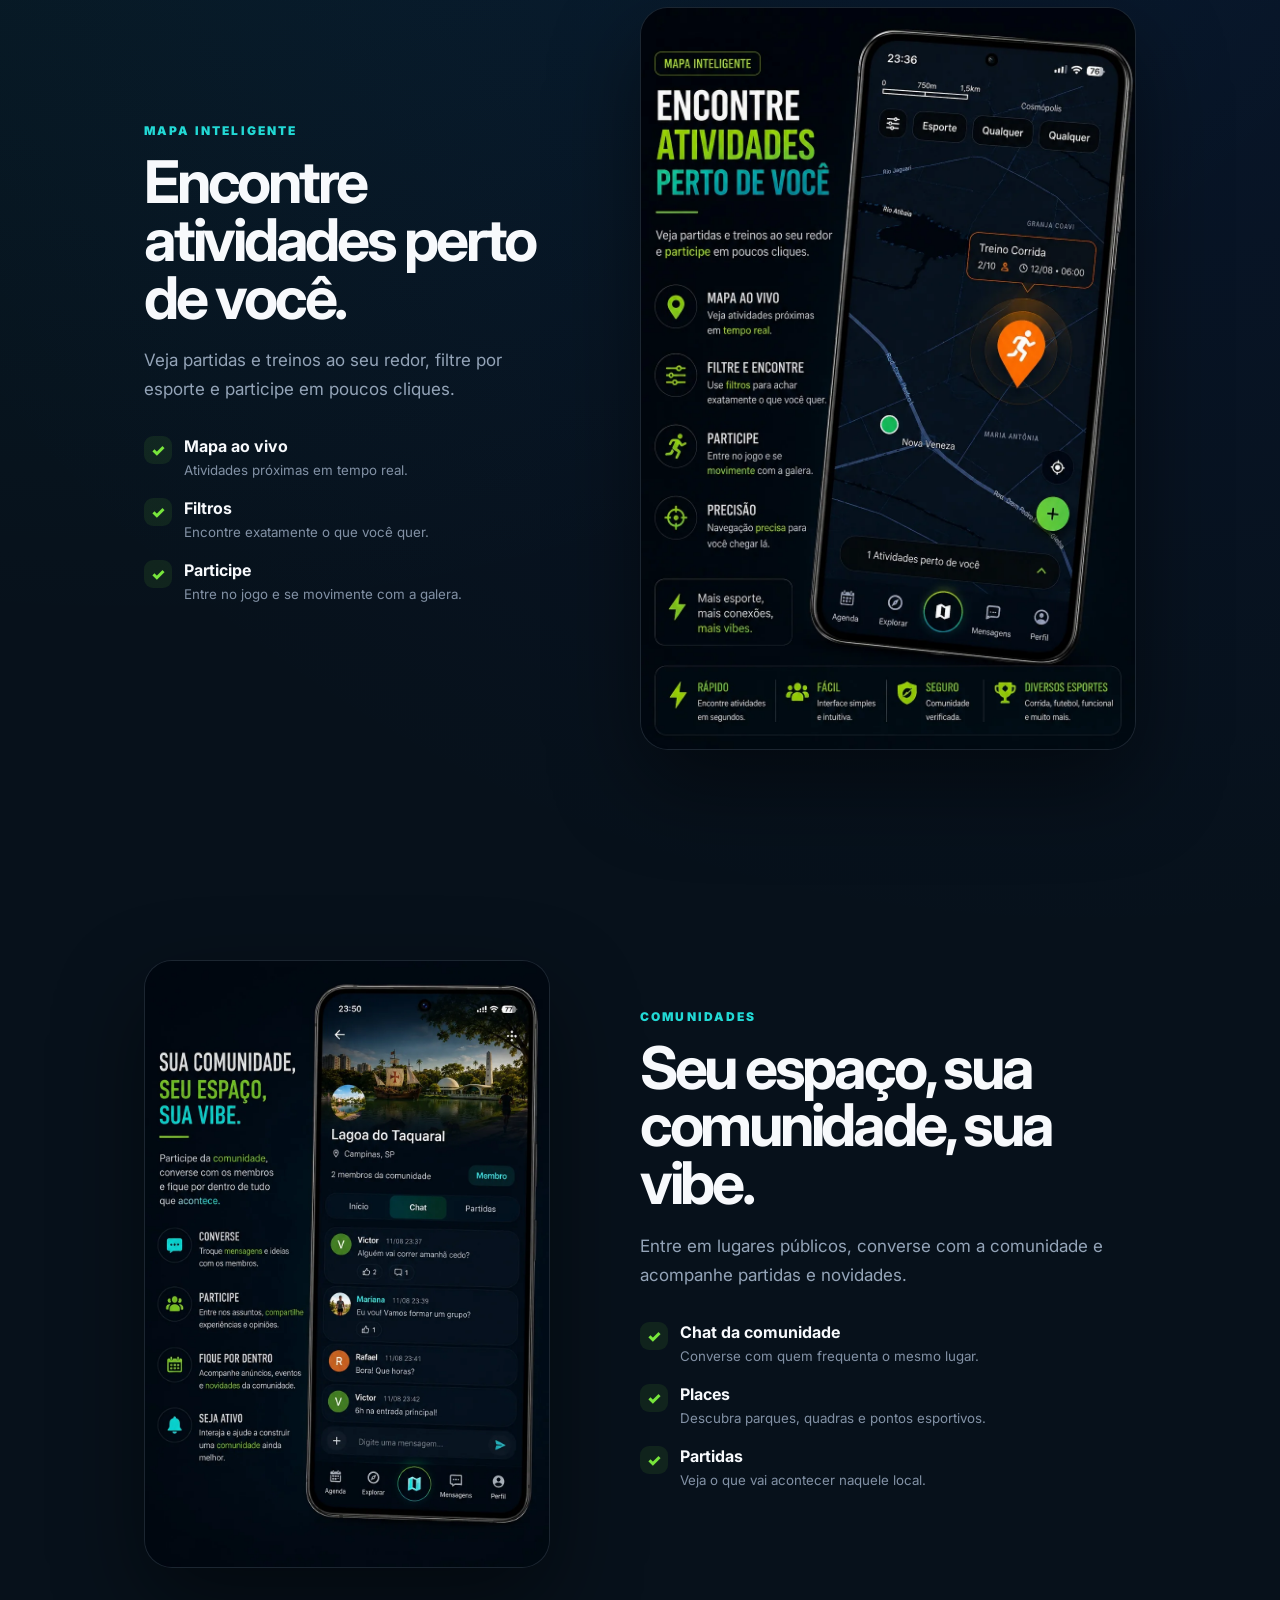
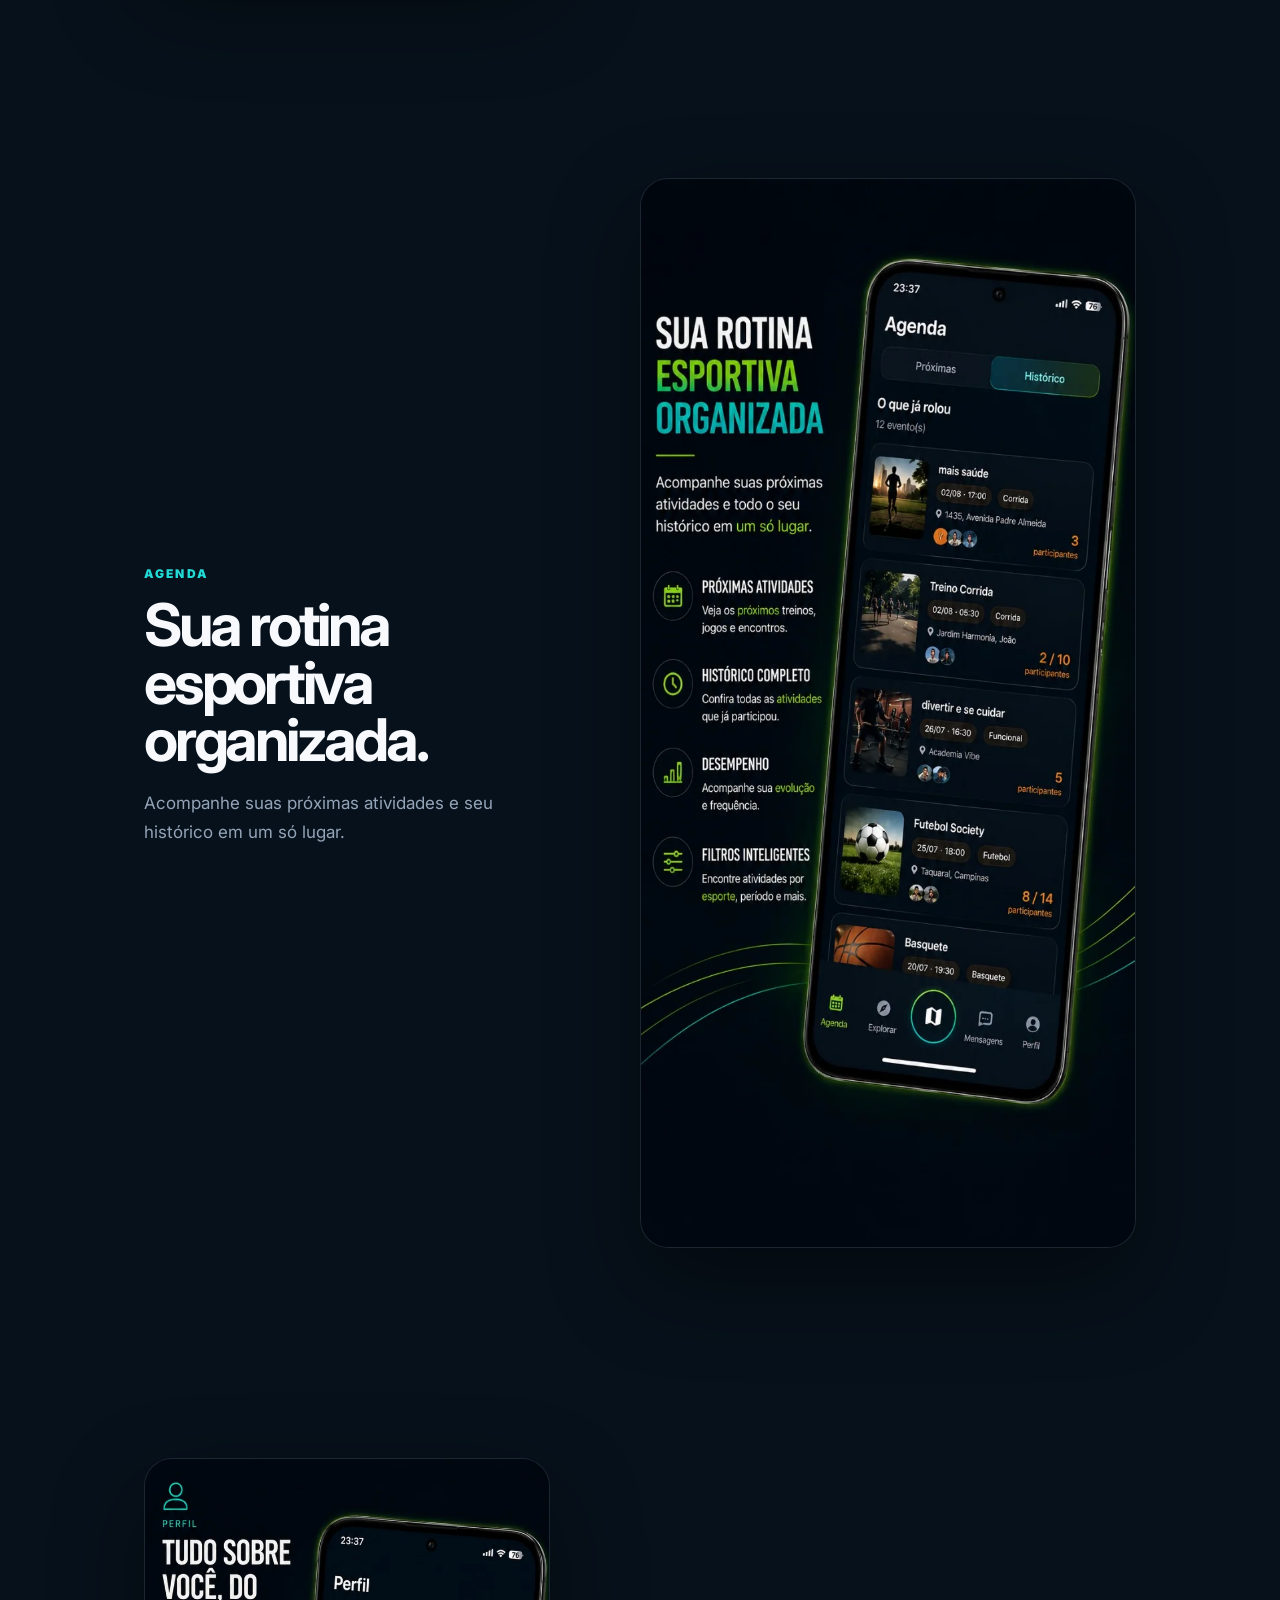
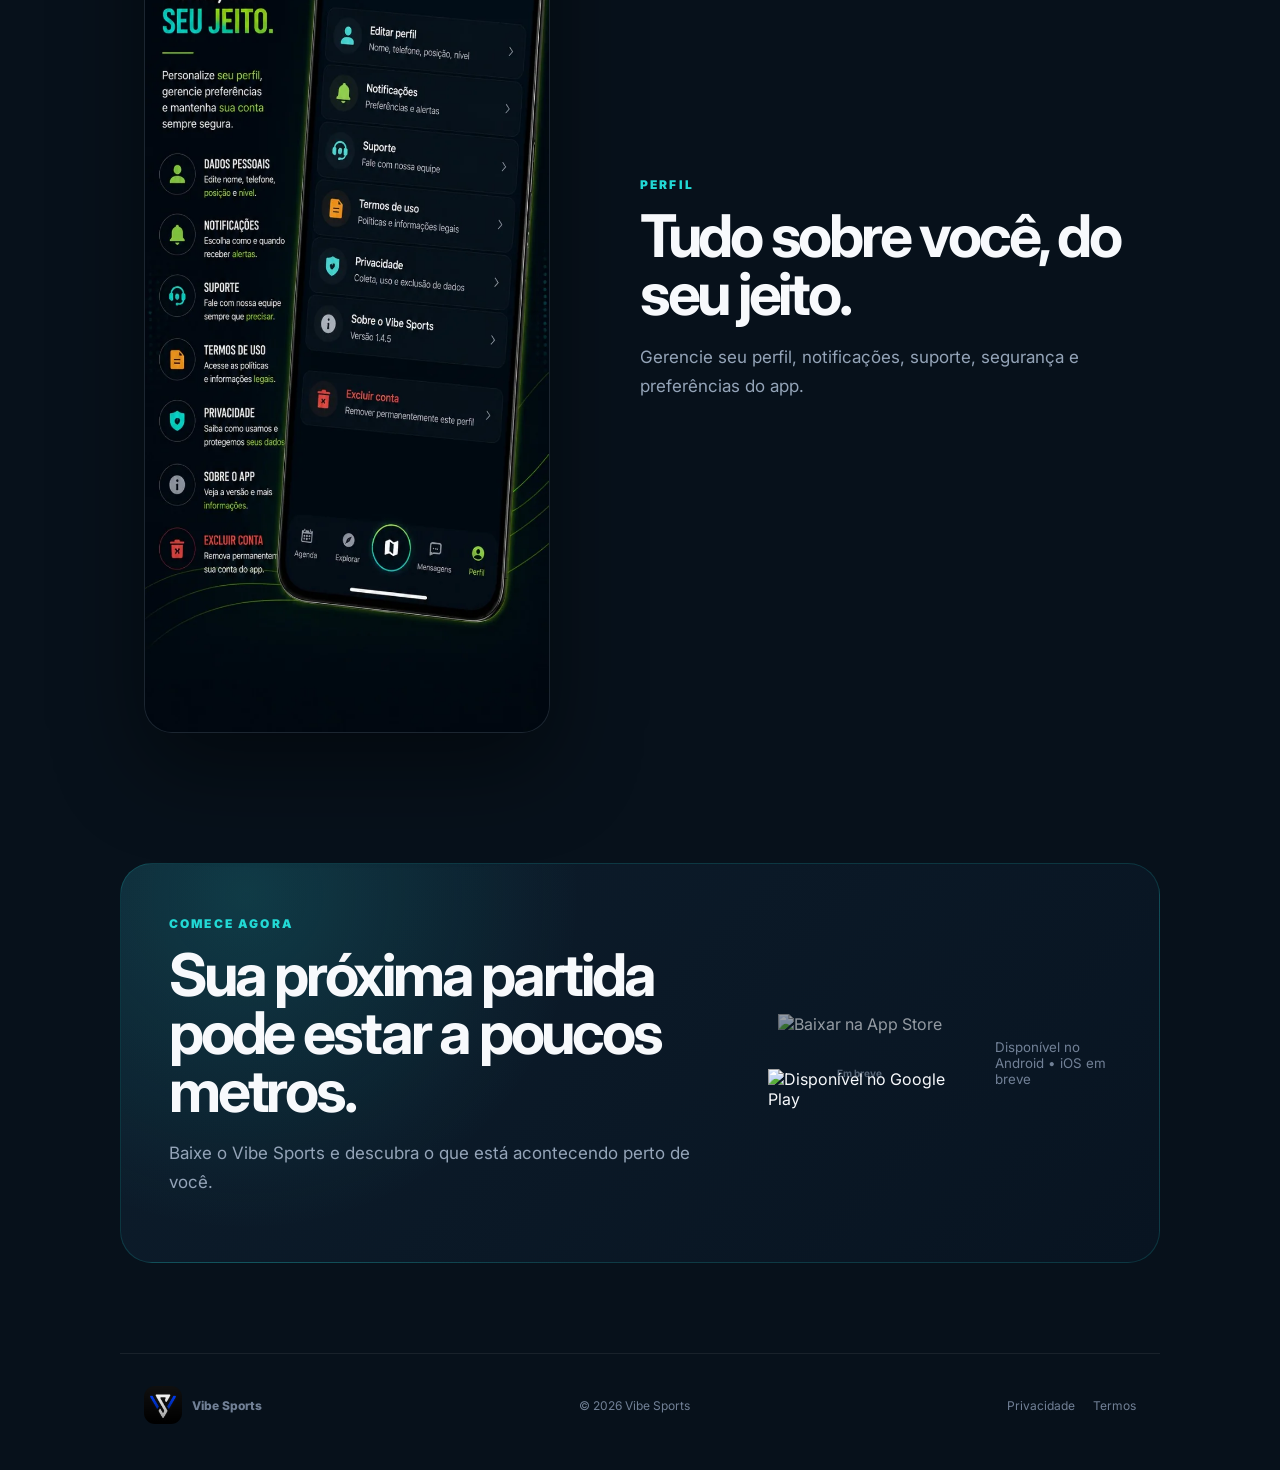
==== commit 2aa0f9f0: "logos e texto" ====
--- a/index.html
+++ b/index.html
@@ -1,11 +1,11 @@
 <!doctype html><html lang="pt-BR"><head><meta charset="utf-8"><meta name="viewport" content="width=device-width,initial-scale=1"><meta name="theme-color" content="#08121a"><meta name="description" content="Vibe Sports — encontre partidas, lugares e comunidades esportivas perto de você."><title>Vibe Sports — Encontre sua próxima partida</title><link rel="preconnect" href="https://fonts.googleapis.com"><link rel="preconnect" href="https://fonts.gstatic.com" crossorigin><link href="https://fonts.googleapis.com/css2?family=Inter:wght@400;500;600;700;800;900&display=swap" rel="stylesheet"><link rel="stylesheet" href="/styles.css"></head><body>
 <header class="header"><a class="brand" href="/"><img src="/assets/vibe-logo.webp" alt="Logo Vibe Sports"><span>Vibe Sports</span></a><nav><a href="#como">Como funciona</a><a href="#recursos">Recursos</a><a href="#download" class="nav-btn">Baixar app</a></nav></header>
-<main><section class="hero"><div class="hero-copy"><span class="eyebrow">ESPORTE • PESSOAS • LUGARES</span><h1>Encontre sua próxima <em>partida.</em></h1><p>Descubra partidas, lugares e comunidades esportivas perto de você. Entre, jogue e faça parte da vibe.</p><div class="stores" id="download"><a class="store" data-store="ios" href="#"><span class="store-icon"></span><span><small>Baixar na</small><strong>App Store</strong></span></a><a class="store" data-store="android" href="#"><span class="play">▶</span><span><small>DISPONÍVEL NO</small><strong>Google Play</strong></span></a></div><small class="availability">Disponível para Android e iOS</small></div><div class="hero-media"><div class="glow"></div><div class="phone-shot"><img src="/assets/map.webp" alt="Mapa do Vibe Sports mostrando atividades próximas"></div></div></section>
-<section class="band">Uma plataforma para quem prefere <strong>jogar</strong> em vez de ficar procurando grupo.</section>
+<main><section class="hero"><div class="hero-copy"><span class="eyebrow">ESPORTE • PESSOAS • LUGARES</span><h1>Encontre sua próxima <em>partida.</em></h1><p>Descubra partidas, lugares e comunidades esportivas perto de você. Entre, jogue e faça parte da vibe.</p><div class="stores official-stores" id="download"><span class="store-badge coming-soon"><img src="https://developer.apple.com/assets/elements/badges/download-on-the-app-store.svg" alt="Baixar na App Store"><small>Em breve</small></span><a class="store-badge google-play" href="https://play.google.com/store/apps/details?id=org.vibe_sports_labs.project" target="_blank" rel="noopener noreferrer"><img src="https://play.google.com/intl/en_us/badges/static/images/badges/pt-br_badge_web_generic.png" alt="Disponível no Google Play"></a></div><small class="availability">Disponível no Android • iOS em breve</small></div><div class="hero-media"><div class="glow"></div><div class="phone-shot"><img src="/assets/map.webp" alt="Mapa do Vibe Sports mostrando atividades próximas"></div></div></section>
+<section class="band">Encontre pessoas, lugares e partidas para praticar o esporte que você curte.</section>
 <section class="section" id="como"><div class="section-head"><span class="eyebrow">SIMPLES ASSIM</span><h2>Do “bora jogar?” até a quadra.</h2><p>O Vibe Sports conecta você ao que está acontecendo perto.</p></div><div class="steps"><article><span>01</span><b>⌖</b><h3>Descubra</h3><p>Veja partidas, lugares e comunidades esportivas próximas no mapa.</p></article><article><span>02</span><b>＋</b><h3>Entre ou crie</h3><p>Participe de uma partida ou crie a sua em poucos passos.</p></article><article><span>03</span><b>⚡</b><h3>Viva a vibe</h3><p>Conecte-se com pessoas que praticam os mesmos esportes que você.</p></article></div></section>
 <section class="feature section" id="recursos"><div class="feature-copy"><span class="eyebrow">MAPA INTELIGENTE</span><h2>Encontre atividades perto de você.</h2><p>Veja partidas e treinos ao seu redor, filtre por esporte e participe em poucos cliques.</p><ul><li><i>✓</i><span><strong>Mapa ao vivo</strong><small>Atividades próximas em tempo real.</small></span></li><li><i>✓</i><span><strong>Filtros</strong><small>Encontre exatamente o que você quer.</small></span></li><li><i>✓</i><span><strong>Participe</strong><small>Entre no jogo e se movimente com a galera.</small></span></li></ul></div><div class="showcase"><img src="/assets/map.webp" alt="Tela de mapa do Vibe Sports"></div></section>
 <section class="feature section reverse"><div class="feature-copy"><span class="eyebrow">COMUNIDADES</span><h2>Seu espaço, sua comunidade, sua vibe.</h2><p>Entre em lugares públicos, converse com a comunidade e acompanhe partidas e novidades.</p><ul><li><i>✓</i><span><strong>Chat da comunidade</strong><small>Converse com quem frequenta o mesmo lugar.</small></span></li><li><i>✓</i><span><strong>Places</strong><small>Descubra parques, quadras e pontos esportivos.</small></span></li><li><i>✓</i><span><strong>Partidas</strong><small>Veja o que vai acontecer naquele local.</small></span></li></ul></div><div class="showcase"><img src="/assets/community.webp" alt="Comunidade no Vibe Sports"></div></section>
 <section class="feature section"><div class="feature-copy"><span class="eyebrow">AGENDA</span><h2>Sua rotina esportiva organizada.</h2><p>Acompanhe suas próximas atividades e seu histórico em um só lugar.</p></div><div class="showcase"><img src="/assets/agenda.webp" alt="Agenda do Vibe Sports"></div></section>
 <section class="feature section reverse"><div class="feature-copy"><span class="eyebrow">PERFIL</span><h2>Tudo sobre você, do seu jeito.</h2><p>Gerencie seu perfil, notificações, suporte, segurança e preferências do app.</p></div><div class="showcase"><img src="/assets/profile.webp" alt="Perfil do Vibe Sports"></div></section>
-<section class="download"><div><span class="eyebrow">COMECE AGORA</span><h2>Sua próxima partida pode estar a poucos metros.</h2><p>Baixe o Vibe Sports e descubra o que está acontecendo perto de você.</p></div><div class="stores"><a class="store light" data-store="ios" href="#"><span class="store-icon"></span><span><small>Baixar na</small><strong>App Store</strong></span></a><a class="store light" data-store="android" href="#"><span class="play">▶</span><span><small>DISPONÍVEL NO</small><strong>Google Play</strong></span></a></div></section></main>
+<section class="download"><div><span class="eyebrow">COMECE AGORA</span><h2>Sua próxima partida pode estar a poucos metros.</h2><p>Baixe o Vibe Sports e descubra o que está acontecendo perto de você.</p></div><div class="stores official-stores"><span class="store-badge coming-soon"><img src="https://developer.apple.com/assets/elements/badges/download-on-the-app-store.svg" alt="Baixar na App Store"><small>Em breve</small></span><a class="store-badge google-play" href="https://play.google.com/store/apps/details?id=org.vibe_sports_labs.project" target="_blank" rel="noopener noreferrer"><img src="https://play.google.com/intl/en_us/badges/static/images/badges/pt-br_badge_web_generic.png" alt="Disponível no Google Play"></a></div><small class="availability">Disponível no Android • iOS em breve</small></section></main>
 <footer><a class="brand" href="/"><img src="/assets/vibe-logo.webp" alt=""><span>Vibe Sports</span></a><span>© <span id="year"></span> Vibe Sports</span><div><a href="/privacy/">Privacidade</a><a href="/terms/">Termos</a></div></footer><script src="/app.js"></script></body></html>
--- a/styles.css
+++ b/styles.css
@@ -1 +1,2 @@
- :root{--bg:#07111b;--line:#ffffff12;--text:#f7f9fc;--muted:#94a4b8;--cyan:#22d9d5;--green:#78e63c}*{box-sizing:border-box}html{scroll-behavior:smooth}body{margin:0;background:radial-gradient(circle at 10% 10%,#00cfd51a,transparent 28%),radial-gradient(circle at 85% 18%,#174de41a,transparent 27%),var(--bg);color:var(--text);font-family:Inter,system-ui,sans-serif}a{color:inherit;text-decoration:none}.header,.hero,.section,footer{max-width:1040px;margin:auto}.header{height:100px;padding:0 24px;display:flex;align-items:center;justify-content:space-between}.brand{display:flex;align-items:center;gap:10px;font-weight:800}.brand img{width:38px;height:38px;border-radius:11px;object-fit:cover}.header nav{display:flex;gap:28px;align-items:center;color:#b7c2d3;font-size:14px}.nav-btn{border:1px solid var(--line);padding:11px 16px;border-radius:13px;background:#ffffff06}.hero{min-height:650px;padding:70px 24px 90px;display:grid;grid-template-columns:1.05fr .95fr;align-items:center;gap:90px}.eyebrow{font-size:12px;letter-spacing:.18em;color:var(--cyan);font-weight:900}.hero h1,.section h2,.download h2{letter-spacing:-.055em;line-height:.98}.hero h1{font-size:clamp(54px,6vw,86px);margin:16px 0 20px}.hero h1 em{font-style:normal;background:linear-gradient(90deg,var(--cyan),var(--green));-webkit-background-clip:text;color:transparent}.hero p,.section p,.download p{color:var(--muted);line-height:1.7;font-size:17px}.stores{display:flex;gap:12px;flex-wrap:wrap;margin:28px 0 12px}.store{min-width:162px;display:flex;align-items:center;gap:10px;padding:11px 14px;border:1px solid var(--line);border-radius:14px;background:#101827}.store span small,.store span strong{display:block}.store small{font-size:8px;color:#99a7ba}.store strong{font-size:15px}.store-icon,.play{font-size:24px}.availability{color:#718096}.hero-media{position:relative;display:grid;place-items:center;min-height:520px}.glow{position:absolute;width:410px;height:410px;border-radius:50%;background:radial-gradient(circle,#1255ff22,transparent 68%);filter:blur(10px)}.phone-shot{position:relative;width:330px;transform:rotate(3deg);border-radius:42px;overflow:hidden;box-shadow:0 40px 90px #0008,0 0 50px #174de426}.phone-shot img{display:block;width:100%;height:auto}.band{padding:22px;text-align:center;border-block:1px solid var(--line);color:#8998ac}.band strong{color:#fff}.section{padding:105px 24px}.section-head{text-align:center;max-width:720px;margin:0 auto 50px}.section h2,.download h2{font-size:clamp(38px,4.6vw,62px);margin:14px 0 20px}.steps{display:grid;grid-template-columns:repeat(3,1fr);gap:16px}.steps article{position:relative;padding:28px;border-radius:25px;background:#ffffff05;border:1px solid var(--line);min-height:255px}.steps article>span{position:absolute;right:22px;top:22px;color:#40516a;font-size:12px}.steps article>b{display:grid;place-items:center;width:48px;height:48px;border-radius:14px;background:#22d9d515;color:var(--cyan);font-size:22px}.steps h3{font-size:20px;margin-top:28px}.steps p{font-size:14px}.feature{display:grid;grid-template-columns:.9fr 1.1fr;gap:90px;align-items:center}.feature.reverse .feature-copy{order:2}.feature.reverse .showcase{order:1}.feature-copy ul{list-style:none;padding:0;margin:32px 0;display:grid;gap:17px}.feature-copy li{display:flex;gap:12px}.feature-copy li i{font-style:normal;flex:0 0 28px;width:28px;height:28px;border-radius:9px;display:grid;place-items:center;background:#78e63c17;color:var(--green);font-weight:900}.feature-copy li span strong,.feature-copy li span small{display:block}.feature-copy li span small{color:#8291a5;margin-top:5px;line-height:1.5}.showcase{border-radius:28px;overflow:hidden;border:1px solid var(--line);background:#0b1521;box-shadow:0 35px 90px #0007}.showcase img{display:block;width:100%;height:auto}.download{max-width:1040px;margin:25px auto 90px;padding:48px;border-radius:32px;border:1px solid #22d9d52b;background:radial-gradient(circle at 12% 8%,#22d9d529,transparent 34%),linear-gradient(135deg,#0d1d2c,#081421);display:flex;align-items:center;justify-content:space-between;gap:40px}.download>div:first-child{max-width:620px}.light{background:#f6f8fb;color:#111827}.light small{color:#657184}footer{padding:32px 24px 46px;border-top:1px solid var(--line);display:flex;justify-content:space-between;align-items:center;gap:18px;color:#718096;font-size:12px}footer>div{display:flex;gap:18px}@media(max-width:900px){.header nav a:not(.nav-btn){display:none}.hero,.feature{grid-template-columns:1fr}.hero{text-align:center;gap:35px;padding-top:45px}.stores{justify-content:center}.feature.reverse .feature-copy,.feature.reverse .showcase{order:initial}.steps{grid-template-columns:1fr}.download{margin:20px 20px 70px;flex-direction:column;text-align:center}.section{padding-top:75px;padding-bottom:75px}.showcase{max-width:620px;margin:auto}}@media(max-width:560px){.header{height:78px;padding:0 18px}.hero,.section{padding-left:20px;padding-right:20px}.hero h1{font-size:52px}.phone-shot{width:290px}.download{padding:30px 22px}footer{flex-direction:column;text-align:center}}+ :root{--bg:#07111b;--line:#ffffff12;--text:#f7f9fc;--muted:#94a4b8;--cyan:#22d9d5;--green:#78e63c}*{box-sizing:border-box}html{scroll-behavior:smooth}body{margin:0;background:radial-gradient(circle at 10% 10%,#00cfd51a,transparent 28%),radial-gradient(circle at 85% 18%,#174de41a,transparent 27%),var(--bg);color:var(--text);font-family:Inter,system-ui,sans-serif}a{color:inherit;text-decoration:none}.header,.hero,.section,footer{max-width:1040px;margin:auto}.header{height:100px;padding:0 24px;display:flex;align-items:center;justify-content:space-between}.brand{display:flex;align-items:center;gap:10px;font-weight:800}.brand img{width:38px;height:38px;border-radius:11px;object-fit:cover}.header nav{display:flex;gap:28px;align-items:center;color:#b7c2d3;font-size:14px}.nav-btn{border:1px solid var(--line);padding:11px 16px;border-radius:13px;background:#ffffff06}.hero{min-height:650px;padding:70px 24px 90px;display:grid;grid-template-columns:1.05fr .95fr;align-items:center;gap:90px}.eyebrow{font-size:12px;letter-spacing:.18em;color:var(--cyan);font-weight:900}.hero h1,.section h2,.download h2{letter-spacing:-.055em;line-height:.98}.hero h1{font-size:clamp(54px,6vw,86px);margin:16px 0 20px}.hero h1 em{font-style:normal;background:linear-gradient(90deg,var(--cyan),var(--green));-webkit-background-clip:text;color:transparent}.hero p,.section p,.download p{color:var(--muted);line-height:1.7;font-size:17px}.stores{display:flex;gap:12px;flex-wrap:wrap;margin:28px 0 12px}.store{min-width:162px;display:flex;align-items:center;gap:10px;padding:11px 14px;border:1px solid var(--line);border-radius:14px;background:#101827}.store span small,.store span strong{display:block}.store small{font-size:8px;color:#99a7ba}.store strong{font-size:15px}.store-icon,.play{font-size:24px}.availability{color:#718096}.hero-media{position:relative;display:grid;place-items:center;min-height:520px}.glow{position:absolute;width:410px;height:410px;border-radius:50%;background:radial-gradient(circle,#1255ff22,transparent 68%);filter:blur(10px)}.phone-shot{position:relative;width:330px;transform:rotate(3deg);border-radius:42px;overflow:hidden;box-shadow:0 40px 90px #0008,0 0 50px #174de426}.phone-shot img{display:block;width:100%;height:auto}.band{padding:22px;text-align:center;border-block:1px solid var(--line);color:#8998ac}.band strong{color:#fff}.section{padding:105px 24px}.section-head{text-align:center;max-width:720px;margin:0 auto 50px}.section h2,.download h2{font-size:clamp(38px,4.6vw,62px);margin:14px 0 20px}.steps{display:grid;grid-template-columns:repeat(3,1fr);gap:16px}.steps article{position:relative;padding:28px;border-radius:25px;background:#ffffff05;border:1px solid var(--line);min-height:255px}.steps article>span{position:absolute;right:22px;top:22px;color:#40516a;font-size:12px}.steps article>b{display:grid;place-items:center;width:48px;height:48px;border-radius:14px;background:#22d9d515;color:var(--cyan);font-size:22px}.steps h3{font-size:20px;margin-top:28px}.steps p{font-size:14px}.feature{display:grid;grid-template-columns:.9fr 1.1fr;gap:90px;align-items:center}.feature.reverse .feature-copy{order:2}.feature.reverse .showcase{order:1}.feature-copy ul{list-style:none;padding:0;margin:32px 0;display:grid;gap:17px}.feature-copy li{display:flex;gap:12px}.feature-copy li i{font-style:normal;flex:0 0 28px;width:28px;height:28px;border-radius:9px;display:grid;place-items:center;background:#78e63c17;color:var(--green);font-weight:900}.feature-copy li span strong,.feature-copy li span small{display:block}.feature-copy li span small{color:#8291a5;margin-top:5px;line-height:1.5}.showcase{border-radius:28px;overflow:hidden;border:1px solid var(--line);background:#0b1521;box-shadow:0 35px 90px #0007}.showcase img{display:block;width:100%;height:auto}.download{max-width:1040px;margin:25px auto 90px;padding:48px;border-radius:32px;border:1px solid #22d9d52b;background:radial-gradient(circle at 12% 8%,#22d9d529,transparent 34%),linear-gradient(135deg,#0d1d2c,#081421);display:flex;align-items:center;justify-content:space-between;gap:40px}.download>div:first-child{max-width:620px}.light{background:#f6f8fb;color:#111827}.light small{color:#657184}footer{padding:32px 24px 46px;border-top:1px solid var(--line);display:flex;justify-content:space-between;align-items:center;gap:18px;color:#718096;font-size:12px}footer>div{display:flex;gap:18px}@media(max-width:900px){.header nav a:not(.nav-btn){display:none}.hero,.feature{grid-template-columns:1fr}.hero{text-align:center;gap:35px;padding-top:45px}.stores{justify-content:center}.feature.reverse .feature-copy,.feature.reverse .showcase{order:initial}.steps{grid-template-columns:1fr}.download{margin:20px 20px 70px;flex-direction:column;text-align:center}.section{padding-top:75px;padding-bottom:75px}.showcase{max-width:620px;margin:auto}}@media(max-width:560px){.header{height:78px;padding:0 18px}.hero,.section{padding-left:20px;padding-right:20px}.hero h1{font-size:52px}.phone-shot{width:290px}.download{padding:30px 22px}footer{flex-direction:column;text-align:center}}
+.official-stores{align-items:center}.store-badge{position:relative;display:inline-flex;align-items:center;justify-content:center;height:54px}.store-badge img{display:block;width:auto;height:48px;object-fit:contain}.store-badge.google-play img{height:70px;margin:-11px -10px}.store-badge.coming-soon{opacity:.58;cursor:default}.store-badge.coming-soon small{position:absolute;left:50%;bottom:-14px;transform:translateX(-50%);white-space:nowrap;font-size:10px;color:#8c9aad;font-weight:700}
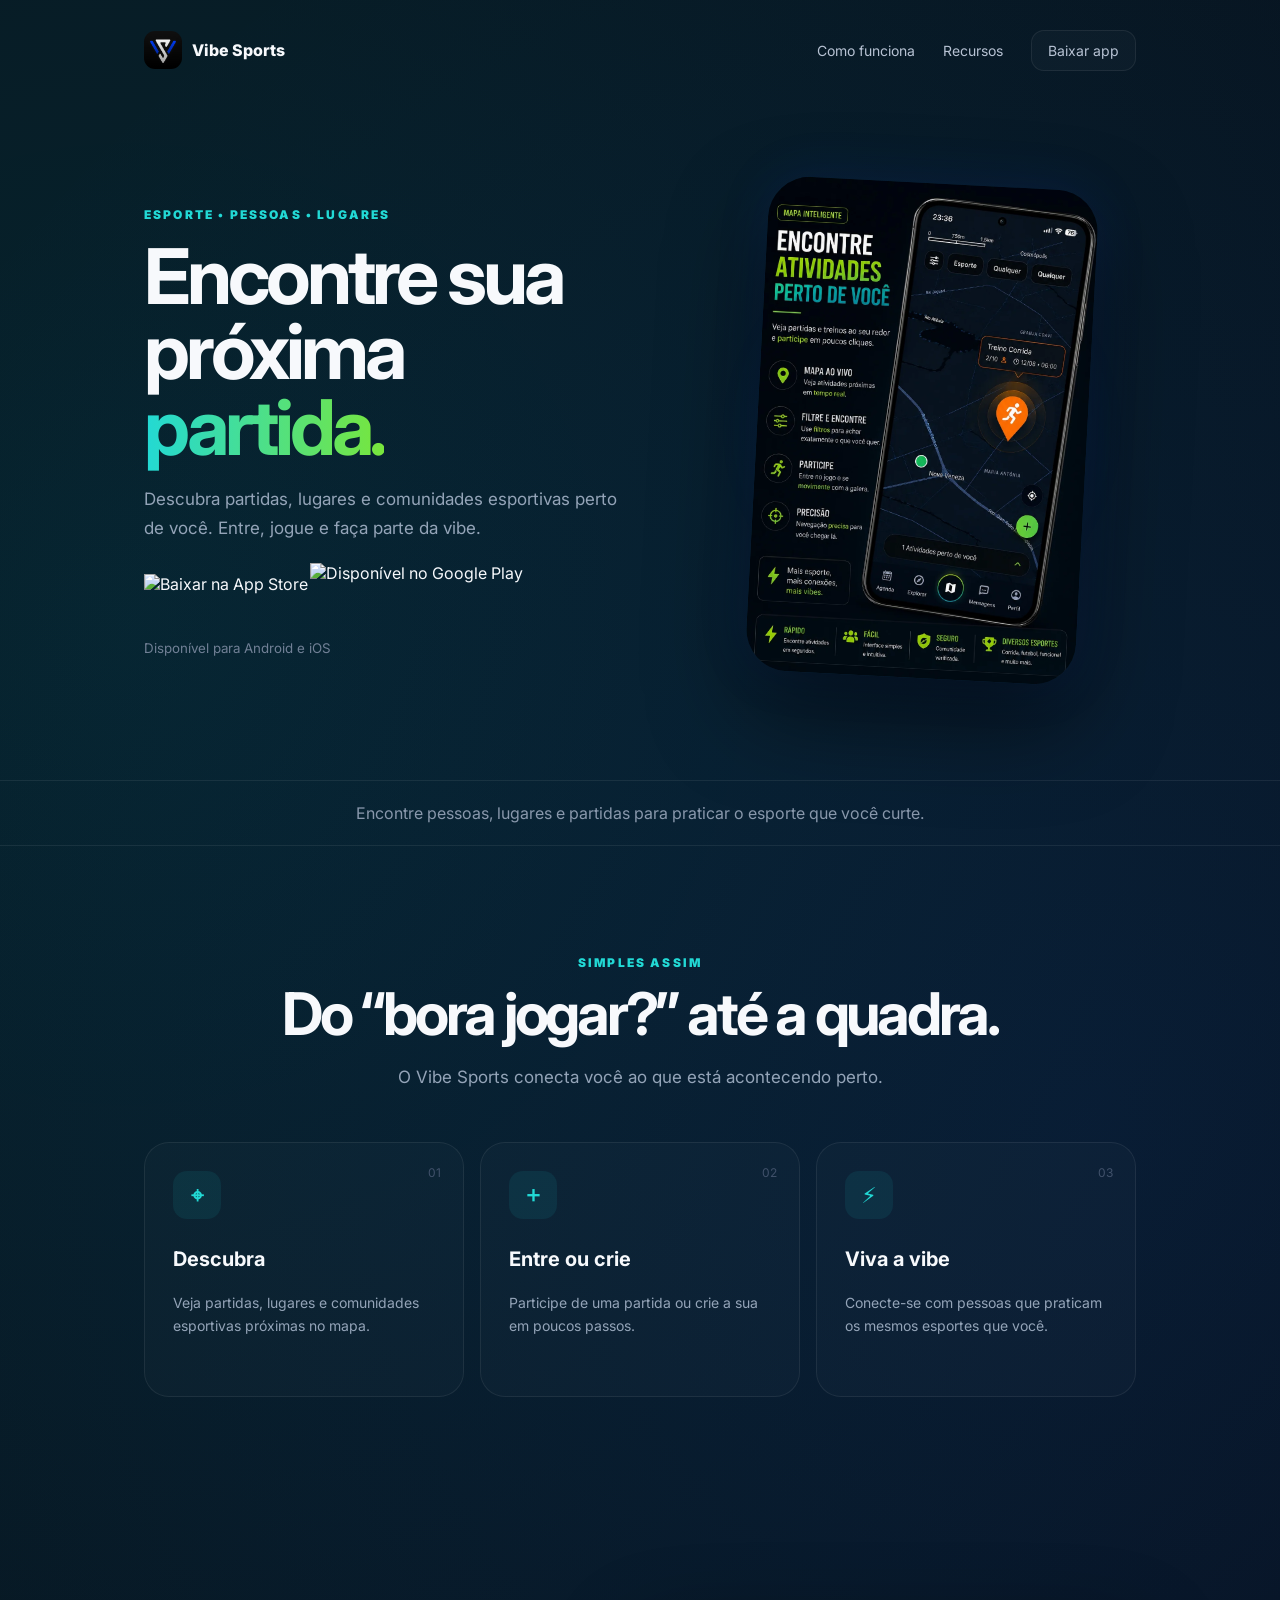
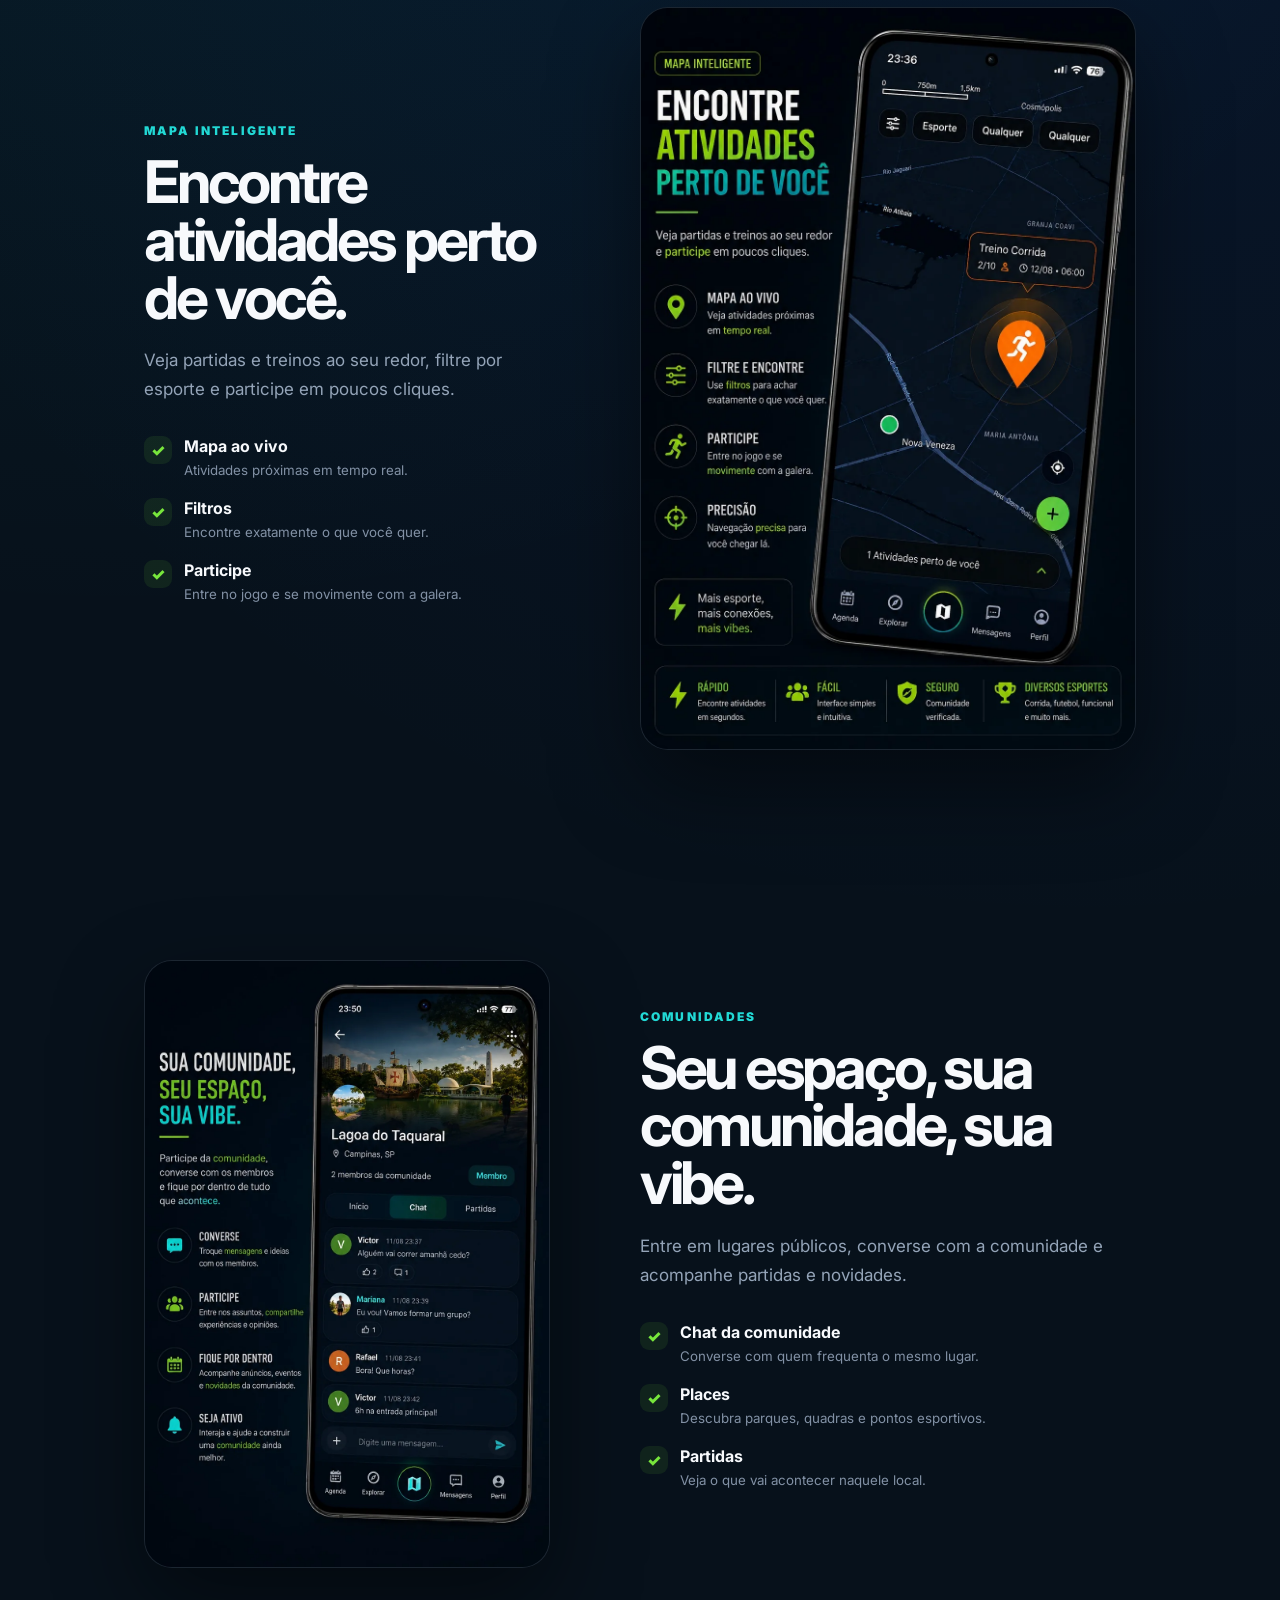
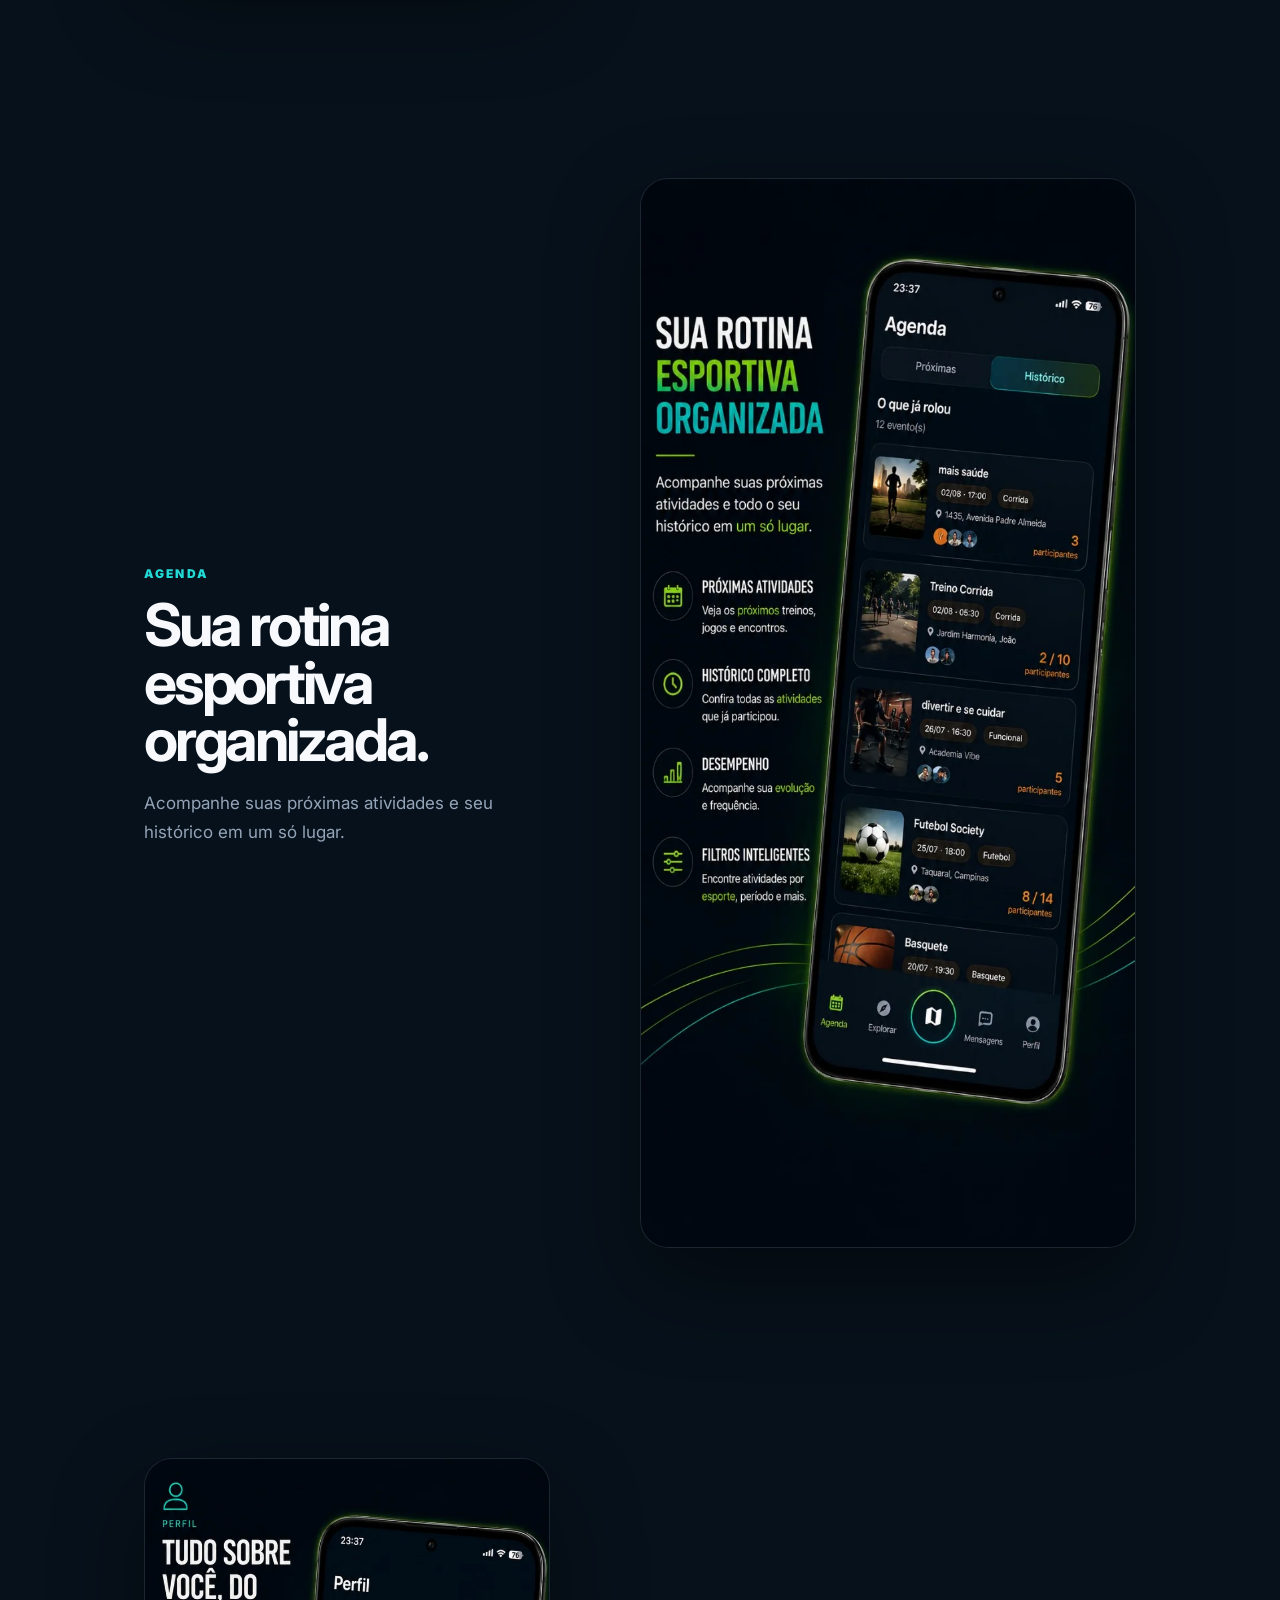
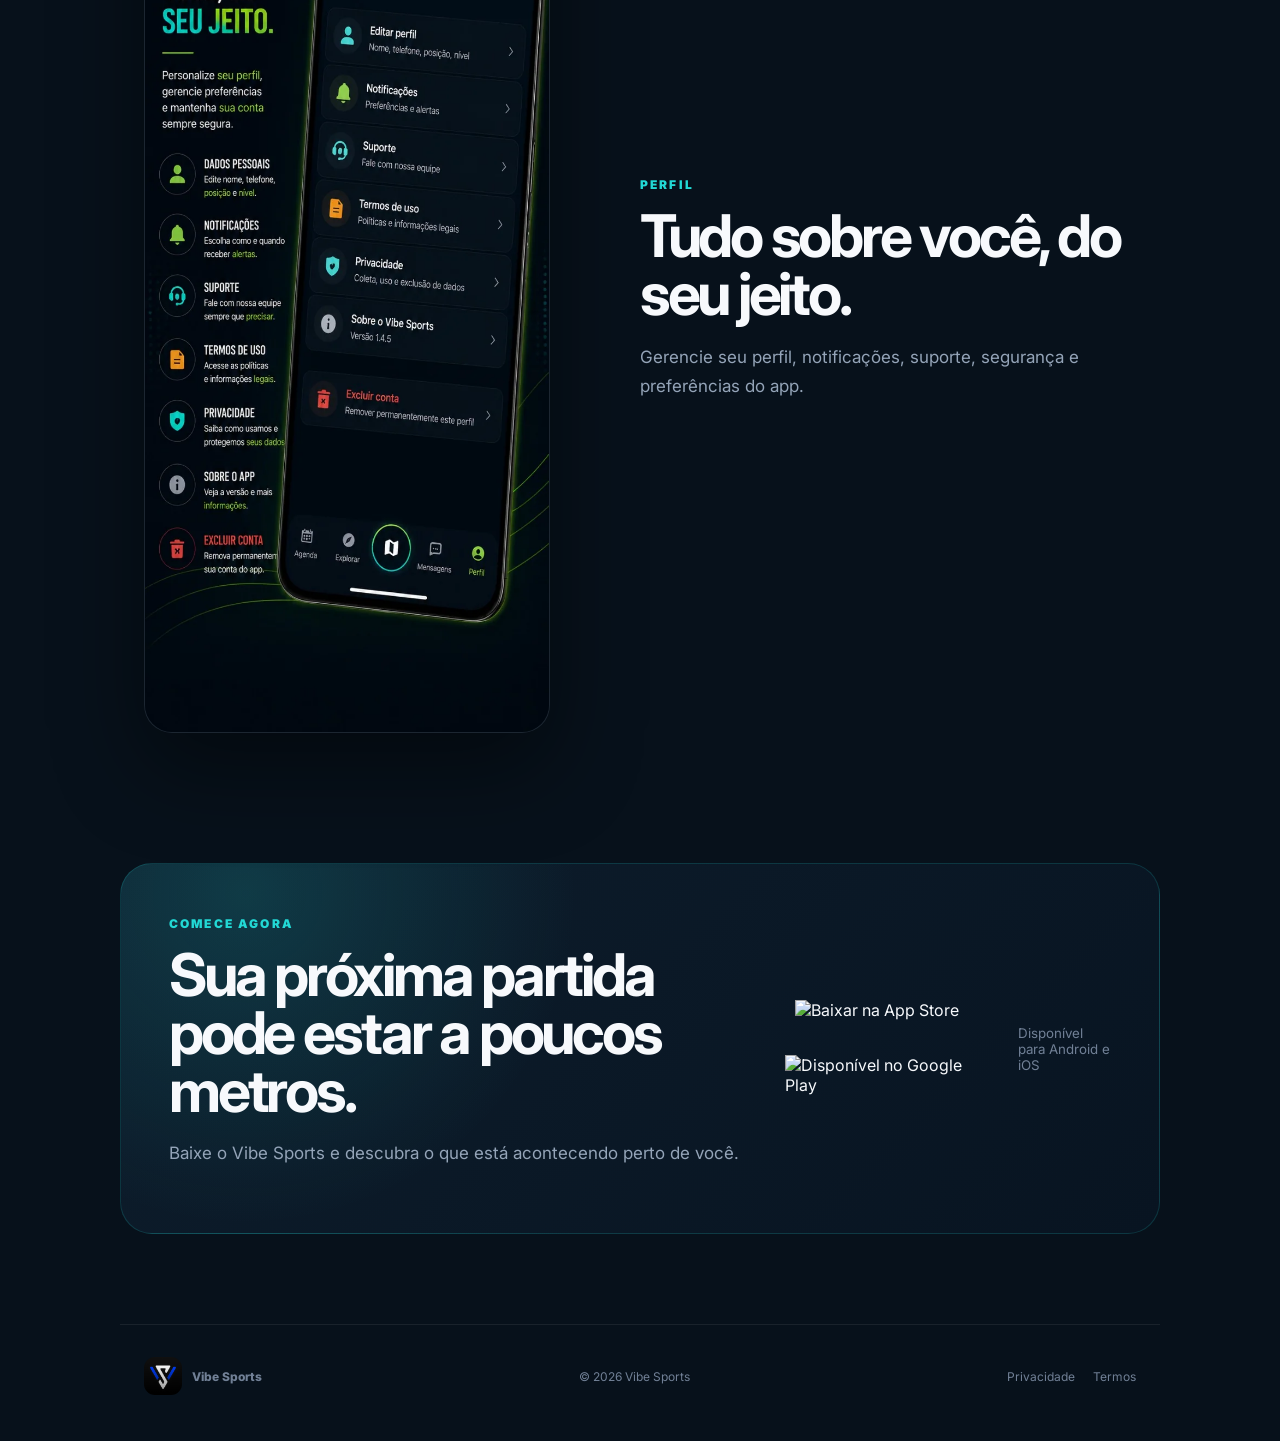
==== commit 877f6e52: "Update download section with app store links" ====
--- a/index.html
+++ b/index.html
@@ -1,11 +1,11 @@
 <!doctype html><html lang="pt-BR"><head><meta charset="utf-8"><meta name="viewport" content="width=device-width,initial-scale=1"><meta name="theme-color" content="#08121a"><meta name="description" content="Vibe Sports — encontre partidas, lugares e comunidades esportivas perto de você."><title>Vibe Sports — Encontre sua próxima partida</title><link rel="preconnect" href="https://fonts.googleapis.com"><link rel="preconnect" href="https://fonts.gstatic.com" crossorigin><link href="https://fonts.googleapis.com/css2?family=Inter:wght@400;500;600;700;800;900&display=swap" rel="stylesheet"><link rel="stylesheet" href="/styles.css"></head><body>
 <header class="header"><a class="brand" href="/"><img src="/assets/vibe-logo.webp" alt="Logo Vibe Sports"><span>Vibe Sports</span></a><nav><a href="#como">Como funciona</a><a href="#recursos">Recursos</a><a href="#download" class="nav-btn">Baixar app</a></nav></header>
-<main><section class="hero"><div class="hero-copy"><span class="eyebrow">ESPORTE • PESSOAS • LUGARES</span><h1>Encontre sua próxima <em>partida.</em></h1><p>Descubra partidas, lugares e comunidades esportivas perto de você. Entre, jogue e faça parte da vibe.</p><div class="stores official-stores" id="download"><span class="store-badge coming-soon"><img src="https://developer.apple.com/assets/elements/badges/download-on-the-app-store.svg" alt="Baixar na App Store"><small>Em breve</small></span><a class="store-badge google-play" href="https://play.google.com/store/apps/details?id=org.vibe_sports_labs.project" target="_blank" rel="noopener noreferrer"><img src="https://play.google.com/intl/en_us/badges/static/images/badges/pt-br_badge_web_generic.png" alt="Disponível no Google Play"></a></div><small class="availability">Disponível no Android • iOS em breve</small></div><div class="hero-media"><div class="glow"></div><div class="phone-shot"><img src="/assets/map.webp" alt="Mapa do Vibe Sports mostrando atividades próximas"></div></div></section>
+<main><section class="hero"><div class="hero-copy"><span class="eyebrow">ESPORTE • PESSOAS • LUGARES</span><h1>Encontre sua próxima <em>partida.</em></h1><p>Descubra partidas, lugares e comunidades esportivas perto de você. Entre, jogue e faça parte da vibe.</p><div class="stores official-stores" id="download"><a class="store-badge app-store" href="https://apps.apple.com/us/app/vibe-sports/id6792135420" target="_blank" rel="noopener noreferrer"><img src="https://developer.apple.com/assets/elements/badges/download-on-the-app-store.svg" alt="Baixar na App Store"></a><a class="store-badge google-play" href="https://play.google.com/store/apps/details?id=org.vibe_sports_labs.project" target="_blank" rel="noopener noreferrer"><img src="https://play.google.com/intl/en_us/badges/static/images/badges/pt-br_badge_web_generic.png" alt="Disponível no Google Play"></a></div><small class="availability">Disponível para Android e iOS</small></div><div class="hero-media"><div class="glow"></div><div class="phone-shot"><img src="/assets/map.webp" alt="Mapa do Vibe Sports mostrando atividades próximas"></div></div></section>
 <section class="band">Encontre pessoas, lugares e partidas para praticar o esporte que você curte.</section>
 <section class="section" id="como"><div class="section-head"><span class="eyebrow">SIMPLES ASSIM</span><h2>Do “bora jogar?” até a quadra.</h2><p>O Vibe Sports conecta você ao que está acontecendo perto.</p></div><div class="steps"><article><span>01</span><b>⌖</b><h3>Descubra</h3><p>Veja partidas, lugares e comunidades esportivas próximas no mapa.</p></article><article><span>02</span><b>＋</b><h3>Entre ou crie</h3><p>Participe de uma partida ou crie a sua em poucos passos.</p></article><article><span>03</span><b>⚡</b><h3>Viva a vibe</h3><p>Conecte-se com pessoas que praticam os mesmos esportes que você.</p></article></div></section>
 <section class="feature section" id="recursos"><div class="feature-copy"><span class="eyebrow">MAPA INTELIGENTE</span><h2>Encontre atividades perto de você.</h2><p>Veja partidas e treinos ao seu redor, filtre por esporte e participe em poucos cliques.</p><ul><li><i>✓</i><span><strong>Mapa ao vivo</strong><small>Atividades próximas em tempo real.</small></span></li><li><i>✓</i><span><strong>Filtros</strong><small>Encontre exatamente o que você quer.</small></span></li><li><i>✓</i><span><strong>Participe</strong><small>Entre no jogo e se movimente com a galera.</small></span></li></ul></div><div class="showcase"><img src="/assets/map.webp" alt="Tela de mapa do Vibe Sports"></div></section>
 <section class="feature section reverse"><div class="feature-copy"><span class="eyebrow">COMUNIDADES</span><h2>Seu espaço, sua comunidade, sua vibe.</h2><p>Entre em lugares públicos, converse com a comunidade e acompanhe partidas e novidades.</p><ul><li><i>✓</i><span><strong>Chat da comunidade</strong><small>Converse com quem frequenta o mesmo lugar.</small></span></li><li><i>✓</i><span><strong>Places</strong><small>Descubra parques, quadras e pontos esportivos.</small></span></li><li><i>✓</i><span><strong>Partidas</strong><small>Veja o que vai acontecer naquele local.</small></span></li></ul></div><div class="showcase"><img src="/assets/community.webp" alt="Comunidade no Vibe Sports"></div></section>
 <section class="feature section"><div class="feature-copy"><span class="eyebrow">AGENDA</span><h2>Sua rotina esportiva organizada.</h2><p>Acompanhe suas próximas atividades e seu histórico em um só lugar.</p></div><div class="showcase"><img src="/assets/agenda.webp" alt="Agenda do Vibe Sports"></div></section>
 <section class="feature section reverse"><div class="feature-copy"><span class="eyebrow">PERFIL</span><h2>Tudo sobre você, do seu jeito.</h2><p>Gerencie seu perfil, notificações, suporte, segurança e preferências do app.</p></div><div class="showcase"><img src="/assets/profile.webp" alt="Perfil do Vibe Sports"></div></section>
-<section class="download"><div><span class="eyebrow">COMECE AGORA</span><h2>Sua próxima partida pode estar a poucos metros.</h2><p>Baixe o Vibe Sports e descubra o que está acontecendo perto de você.</p></div><div class="stores official-stores"><span class="store-badge coming-soon"><img src="https://developer.apple.com/assets/elements/badges/download-on-the-app-store.svg" alt="Baixar na App Store"><small>Em breve</small></span><a class="store-badge google-play" href="https://play.google.com/store/apps/details?id=org.vibe_sports_labs.project" target="_blank" rel="noopener noreferrer"><img src="https://play.google.com/intl/en_us/badges/static/images/badges/pt-br_badge_web_generic.png" alt="Disponível no Google Play"></a></div><small class="availability">Disponível no Android • iOS em breve</small></section></main>
-<footer><a class="brand" href="/"><img src="/assets/vibe-logo.webp" alt=""><span>Vibe Sports</span></a><span>© <span id="year"></span> Vibe Sports</span><div><a href="/privacy/">Privacidade</a><a href="/terms/">Termos</a></div></footer><script src="/app.js"></script></body></html>+<section class="download"><div><span class="eyebrow">COMECE AGORA</span><h2>Sua próxima partida pode estar a poucos metros.</h2><p>Baixe o Vibe Sports e descubra o que está acontecendo perto de você.</p></div><div class="stores official-stores"><a class="store-badge app-store" href="https://apps.apple.com/us/app/vibe-sports/id6792135420" target="_blank" rel="noopener noreferrer"><img src="https://developer.apple.com/assets/elements/badges/download-on-the-app-store.svg" alt="Baixar na App Store"></a><a class="store-badge google-play" href="https://play.google.com/store/apps/details?id=org.vibe_sports_labs.project" target="_blank" rel="noopener noreferrer"><img src="https://play.google.com/intl/en_us/badges/static/images/badges/pt-br_badge_web_generic.png" alt="Disponível no Google Play"></a></div><small class="availability">Disponível para Android e iOS</small></section></main>
+<footer><a class="brand" href="/"><img src="/assets/vibe-logo.webp" alt=""><span>Vibe Sports</span></a><span>© <span id="year"></span> Vibe Sports</span><div><a href="/privacy/">Privacidade</a><a href="/terms/">Termos</a></div></footer><script src="/app.js"></script></body></html>
